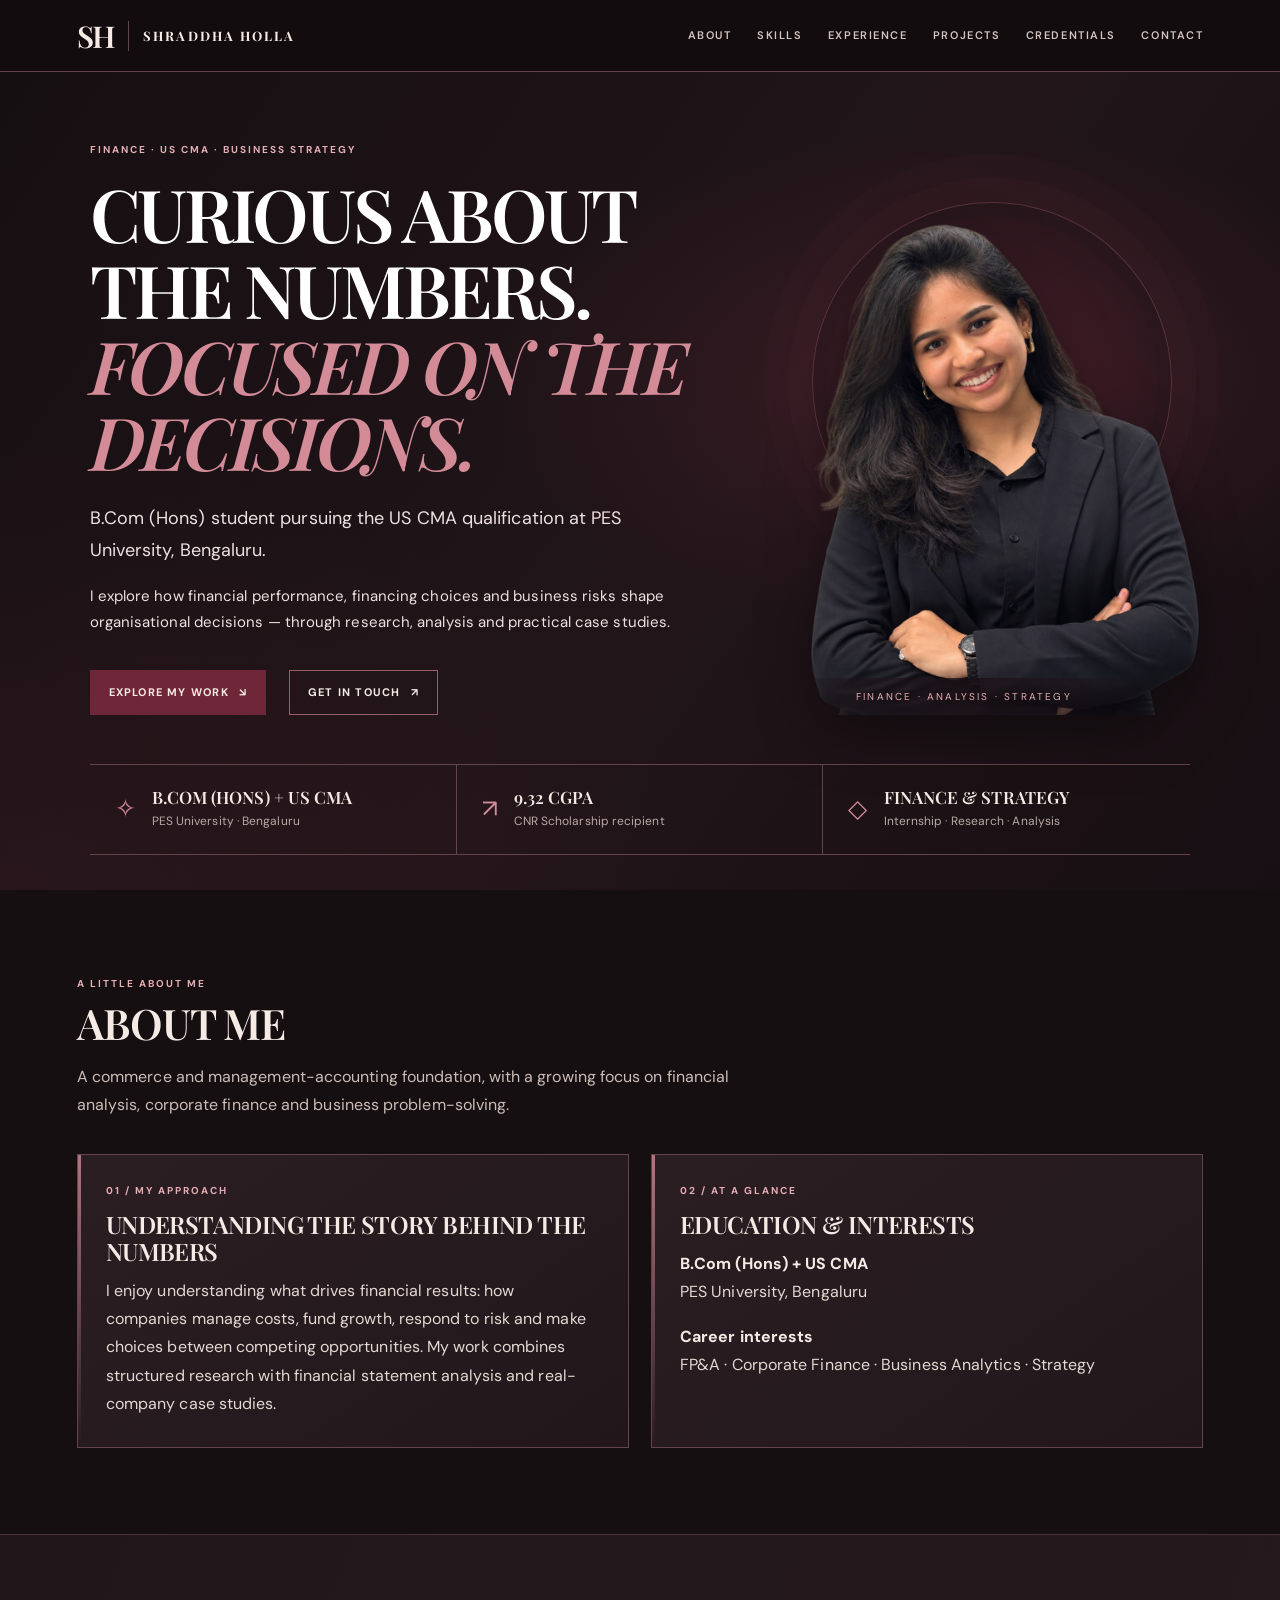
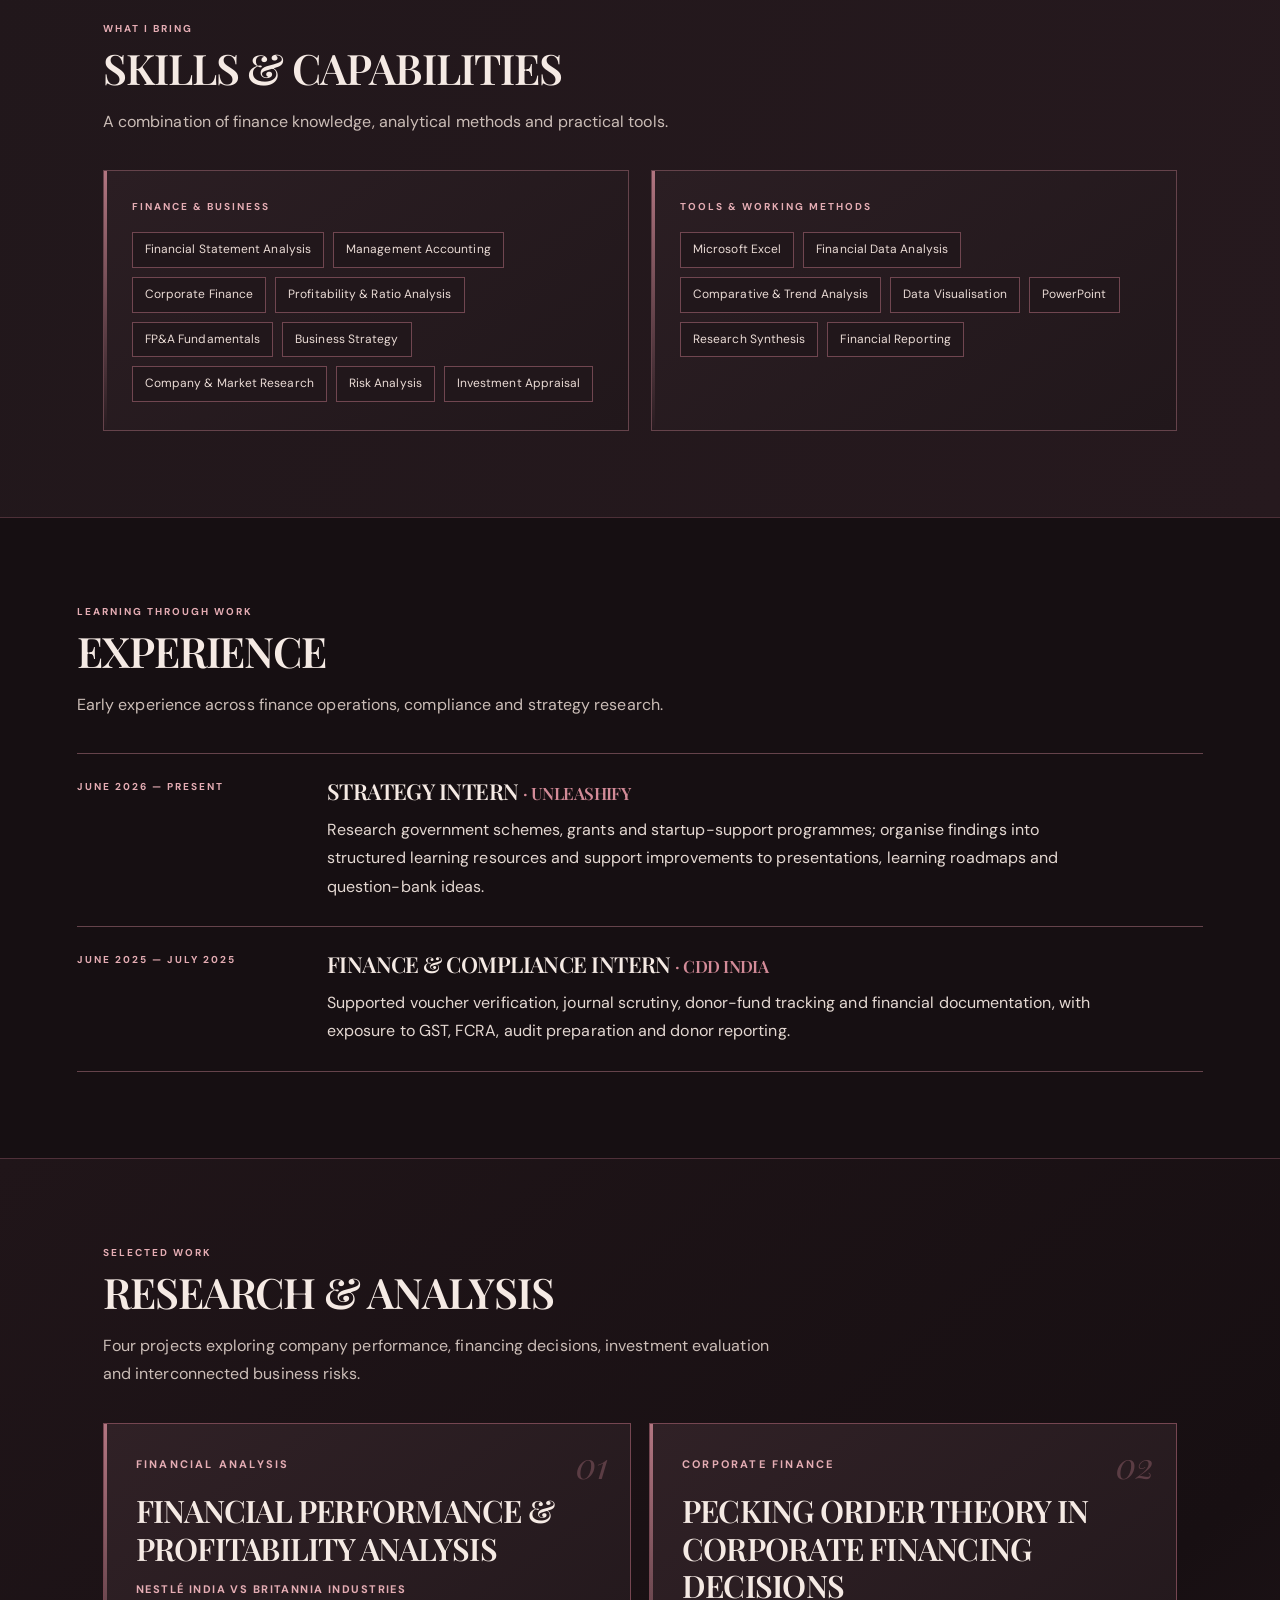
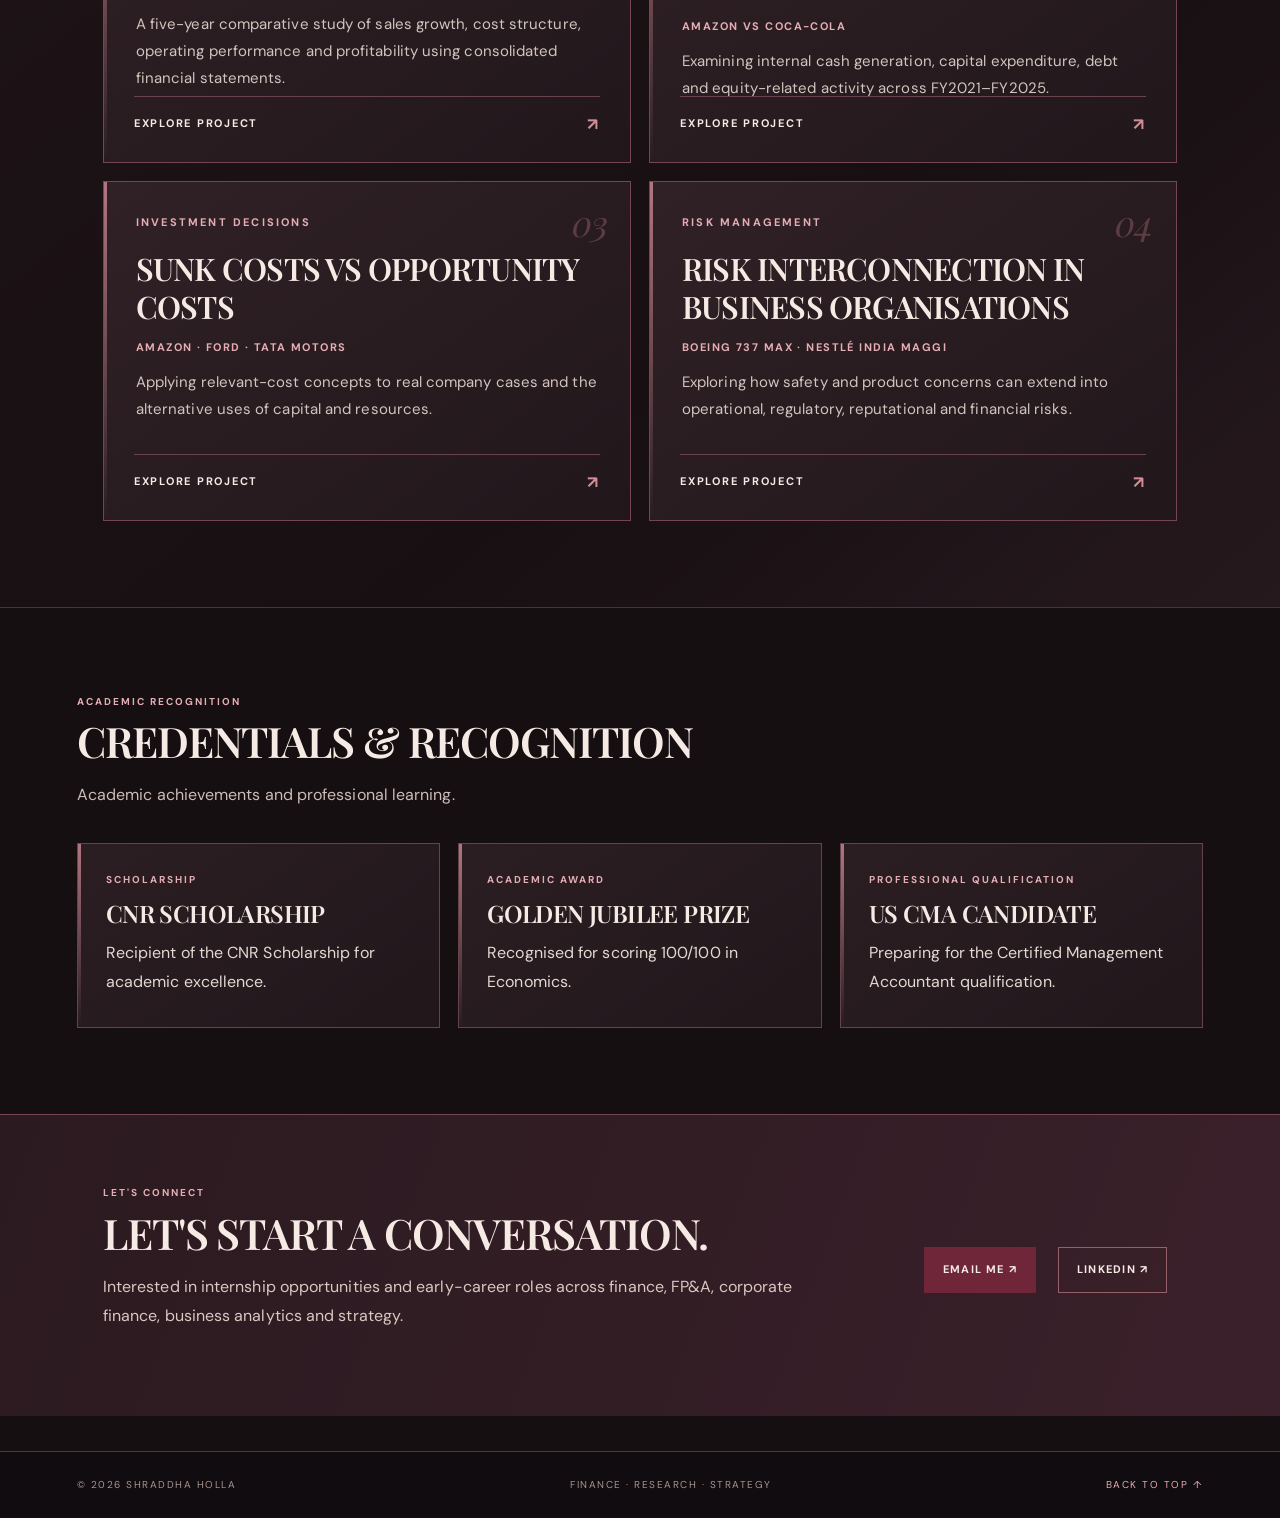
==== index.html @ bdcb8352 "Add files via upload" ====
<!doctype html>
<html lang="en">
<head>
<meta charset="utf-8"><meta name="viewport" content="width=device-width,initial-scale=1">
<meta name="description" content="Shraddha Holla — B.Com (Hons) student and US CMA candidate focused on finance, business analysis and strategy.">
<title>Shraddha Holla | Finance · Analysis · Strategy</title>
<link rel="preconnect" href="https://fonts.googleapis.com"><link rel="preconnect" href="https://fonts.gstatic.com" crossorigin>
<link href="https://fonts.googleapis.com/css2?family=DM+Sans:wght@400;500;600;700&family=Playfair+Display:ital,wght@0,500;0,600;0,700;1,500;1,600&display=swap" rel="stylesheet">
<link rel="stylesheet" href="style.css">
</head>
<body>
<header class="site-header">
 <a class="brand" href="#home"><span class="brand-mark">SH</span><span>SHRADDHA HOLLA</span></a>
 <nav class="nav" aria-label="Main navigation">
  <a href="#about">ABOUT</a><a href="#skills">SKILLS</a><a href="#experience">EXPERIENCE</a><a href="#projects">PROJECTS</a><a href="#credentials">CREDENTIALS</a><a href="#contact">CONTACT</a>
 </nav>
</header>
<main>
<section class="hero" id="home">
 <div class="hero-copy">
  <div class="eyebrow">FINANCE · US CMA · BUSINESS STRATEGY</div>
  <h1>CURIOUS ABOUT THE NUMBERS.<br><em>FOCUSED ON THE DECISIONS.</em></h1>
  <p class="hero-lead">B.Com (Hons) student pursuing the US CMA qualification at PES University, Bengaluru.</p>
  <p class="hero-description">I explore how financial performance, financing choices and business risks shape organisational decisions — through research, analysis and practical case studies.</p>
  <div class="hero-actions"><a class="btn primary" href="#projects">EXPLORE MY WORK <span>↘</span></a><a class="btn outline" href="#contact">GET IN TOUCH <span>↗</span></a></div>
 </div>
 <div class="portrait-stage">
  <div class="portrait-orbit"></div>
  <img class="portrait" src="shraddha-portrait-transparent.png" alt="Professional portrait of Shraddha Holla">
  <div class="portrait-caption">FINANCE · ANALYSIS · STRATEGY</div>
 </div>
 <div class="hero-stats">
  <div><span class="stat-icon">✧</span><div><strong>B.COM (HONS) + US CMA</strong><small>PES University · Bengaluru</small></div></div>
  <div><span class="stat-icon">↗</span><div><strong>9.32 CGPA</strong><small>CNR Scholarship recipient</small></div></div>
  <div><span class="stat-icon">◇</span><div><strong>FINANCE &amp; STRATEGY</strong><small>Internship · Research · Analysis</small></div></div>
 </div>
</section>

<section class="section wrap" id="about">
 <div class="section-heading"><div class="eyebrow">A LITTLE ABOUT ME</div><h2>ABOUT ME</h2><p>A commerce and management-accounting foundation, with a growing focus on financial analysis, corporate finance and business problem-solving.</p></div>
 <div class="two-column">
  <article class="content-card"><div class="card-kicker">01 / MY APPROACH</div><h3>UNDERSTANDING THE STORY BEHIND THE NUMBERS</h3><p>I enjoy understanding what drives financial results: how companies manage costs, fund growth, respond to risk and make choices between competing opportunities. My work combines structured research with financial statement analysis and real-company case studies.</p></article>
  <article class="content-card"><div class="card-kicker">02 / AT A GLANCE</div><h3>EDUCATION &amp; INTERESTS</h3><p><strong>B.Com (Hons) + US CMA</strong><br>PES University, Bengaluru</p><p><strong>Career interests</strong><br>FP&amp;A · Corporate Finance · Business Analytics · Strategy</p></article>
 </div>
</section>

<section class="section skills-section" id="skills">
 <div class="wrap">
  <div class="section-heading"><div class="eyebrow">WHAT I BRING</div><h2>SKILLS &amp; CAPABILITIES</h2><p>A combination of finance knowledge, analytical methods and practical tools.</p></div>
  <div class="two-column">
   <article class="content-card"><div class="card-kicker">FINANCE &amp; BUSINESS</div><div class="skill-list"><span>Financial Statement Analysis</span><span>Management Accounting</span><span>Corporate Finance</span><span>Profitability &amp; Ratio Analysis</span><span>FP&amp;A Fundamentals</span><span>Business Strategy</span><span>Company &amp; Market Research</span><span>Risk Analysis</span><span>Investment Appraisal</span></div></article>
   <article class="content-card"><div class="card-kicker">TOOLS &amp; WORKING METHODS</div><div class="skill-list"><span>Microsoft Excel</span><span>Financial Data Analysis</span><span>Comparative &amp; Trend Analysis</span><span>Data Visualisation</span><span>PowerPoint</span><span>Research Synthesis</span><span>Financial Reporting</span></div></article>
  </div>
 </div>
</section>

<section class="section wrap" id="experience">
 <div class="section-heading"><div class="eyebrow">LEARNING THROUGH WORK</div><h2>EXPERIENCE</h2><p>Early experience across finance operations, compliance and strategy research.</p></div>
 <div class="experience-list">
  <article class="experience-item"><div class="experience-date">JUNE 2026 — PRESENT</div><div><h3>STRATEGY INTERN <span>· UNLEASHIFY</span></h3><p>Research government schemes, grants and startup-support programmes; organise findings into structured learning resources and support improvements to presentations, learning roadmaps and question-bank ideas.</p></div></article>
  <article class="experience-item"><div class="experience-date">JUNE 2025 — JULY 2025</div><div><h3>FINANCE &amp; COMPLIANCE INTERN <span>· CDD INDIA</span></h3><p>Supported voucher verification, journal scrutiny, donor-fund tracking and financial documentation, with exposure to GST, FCRA, audit preparation and donor reporting.</p></div></article>
 </div>
</section>

<section class="section projects-section" id="projects">
 <div class="wrap">
  <div class="section-heading"><div class="eyebrow">SELECTED WORK</div><h2>RESEARCH &amp; ANALYSIS</h2><p>Four projects exploring company performance, financing decisions, investment evaluation and interconnected business risks.</p></div>
  <div class="project-grid">
   <article class="project-card project-one"><div class="project-number">01</div><div class="project-category">FINANCIAL ANALYSIS</div><h3>FINANCIAL PERFORMANCE &amp; PROFITABILITY ANALYSIS</h3><p class="project-companies">NESTLÉ INDIA VS BRITANNIA INDUSTRIES</p><p>A five-year comparative study of sales growth, cost structure, operating performance and profitability using consolidated financial statements.</p><a href="project-nestle.html" class="project-link">EXPLORE PROJECT <span>↗</span></a></article>
   <article class="project-card project-two"><div class="project-number">02</div><div class="project-category">CORPORATE FINANCE</div><h3>PECKING ORDER THEORY IN CORPORATE FINANCING DECISIONS</h3><p class="project-companies">AMAZON VS COCA-COLA</p><p>Examining internal cash generation, capital expenditure, debt and equity-related activity across FY2021–FY2025.</p><a href="project-pecking-order.html" class="project-link">EXPLORE PROJECT <span>↗</span></a></article>
   <article class="project-card project-three"><div class="project-number">03</div><div class="project-category">INVESTMENT DECISIONS</div><h3>SUNK COSTS VS OPPORTUNITY COSTS</h3><p class="project-companies">AMAZON · FORD · TATA MOTORS</p><p>Applying relevant-cost concepts to real company cases and the alternative uses of capital and resources.</p><a href="project-sunk-opportunity.html" class="project-link">EXPLORE PROJECT <span>↗</span></a></article>
   <article class="project-card project-four"><div class="project-number">04</div><div class="project-category">RISK MANAGEMENT</div><h3>RISK INTERCONNECTION IN BUSINESS ORGANISATIONS</h3><p class="project-companies">BOEING 737 MAX · NESTLÉ INDIA MAGGI</p><p>Exploring how safety and product concerns can extend into operational, regulatory, reputational and financial risks.</p><a href="project-risk-interconnection.html" class="project-link">EXPLORE PROJECT <span>↗</span></a></article>
  </div>
 </div>
</section>

<section class="section wrap" id="credentials">
 <div class="section-heading"><div class="eyebrow">ACADEMIC RECOGNITION</div><h2>CREDENTIALS &amp; RECOGNITION</h2><p>Academic achievements and professional learning.</p></div>
 <div class="credential-grid">
  <article class="content-card"><div class="card-kicker">SCHOLARSHIP</div><h3>CNR SCHOLARSHIP</h3><p>Recipient of the CNR Scholarship for academic excellence.</p></article>
  <article class="content-card"><div class="card-kicker">ACADEMIC AWARD</div><h3>GOLDEN JUBILEE PRIZE</h3><p>Recognised for scoring 100/100 in Economics.</p></article>
  <article class="content-card"><div class="card-kicker">PROFESSIONAL QUALIFICATION</div><h3>US CMA CANDIDATE</h3><p>Preparing for the Certified Management Accountant qualification.</p></article>
 </div>
</section>

<section class="contact-section" id="contact"><div class="wrap contact-inner"><div><div class="eyebrow">LET'S CONNECT</div><h2>LET'S START A CONVERSATION.</h2><p>Interested in internship opportunities and early-career roles across finance, FP&amp;A, corporate finance, business analytics and strategy.</p></div><div class="contact-actions"><a class="btn primary" href="mailto:shraddhaholla09@gmail.com">EMAIL ME ↗</a><a class="btn outline" href="https://www.linkedin.com/in/shraddhaholla" target="_blank" rel="noopener">LINKEDIN ↗</a></div></div></section>
</main>
<footer class="footer"><span>© 2026 SHRADDHA HOLLA</span><span>FINANCE · RESEARCH · STRATEGY</span><a href="#home">BACK TO TOP ↑</a></footer>
</body></html>
---- style.css ----
:root{--wine:#5a1d2c;--wine2:#8c2f45;--rose:#d99aa2;--cream:#f5eee5;--paper:#fffaf3;--ink:#292327;--muted:#62585a;--line:#d6c8bc;--serif:'Playfair Display',Georgia,serif;--sans:'DM Sans',Arial,sans-serif}
*{box-sizing:border-box}html{scroll-behavior:smooth;scroll-padding-top:85px}body{margin:0;background:var(--cream);color:var(--ink);font:16px/1.75 var(--sans)}a{color:inherit;text-decoration:none}a:hover{color:var(--wine2)}
header{position:sticky;top:0;z-index:10;background:#1a1115;color:#f8efec;border-bottom:1px solid #60404a;padding:15px clamp(18px,5vw,70px);display:flex;justify-content:space-between;align-items:center;gap:20px}.brand{font:28px var(--serif);letter-spacing:-1px}.nav{display:flex;gap:24px;flex-wrap:wrap;font-size:11px;letter-spacing:1.6px;text-transform:uppercase;color:#e7dadd}
.wrap{max-width:1280px;margin:auto;padding:0 26px}.hero{background:linear-gradient(115deg,#21161a,#4a1d2a);color:#f7eee9;padding:70px clamp(20px,6vw,80px);display:grid;grid-template-columns:1.2fr .8fr;align-items:center;gap:40px;min-height:430px}.eyebrow,.meta{font-size:11px;letter-spacing:2.5px;text-transform:uppercase;color:#b97986}.hero h1{font:600 clamp(42px,6vw,76px)/1.05 var(--serif);margin:15px 0;color:#fff}.hero p{max-width:690px;color:#eee0e1}.portrait{width:min(100%,330px);max-height:390px;object-fit:contain;justify-self:center;filter:drop-shadow(0 16px 22px #10090a66)}
.btn{display:inline-block;padding:11px 18px;border:1px solid #a36b77;color:#fff;font-size:11px;letter-spacing:1.3px;text-transform:uppercase;margin:8px 10px 0 0}.btn.primary{background:var(--wine2);border-color:var(--wine2)}
section{padding:48px 0}.section-head{margin-bottom:24px}.section-head h2{font:600 clamp(30px,4vw,44px) var(--serif);color:var(--wine);margin:0 0 6px;text-transform:uppercase}.section-head p{color:var(--muted);margin:0}
.cards{display:grid;grid-template-columns:repeat(2,minmax(0,1fr));gap:18px}.card{background:var(--paper);border:1px solid var(--line);padding:24px;box-shadow:0 8px 24px #4b2c2210}.card .meta{color:#87394a}.card h3{font:600 25px/1.2 var(--serif);color:var(--wine);margin:12px 0}.card p{color:#51494a;margin:0 0 14px;font-size:14px}
.page-hero{background:linear-gradient(115deg,#21161a,#4a1d2a);color:#f7eee9;padding:55px 26px;text-align:center}.page-hero h1{font:600 clamp(38px,6vw,72px)/1.08 var(--serif);margin:14px auto;max-width:1100px;color:#fff}.page-hero .subtitle{font:italic 22px var(--serif);color:#e5cfd2}
.overview{background:#2a2022;color:#f4e9e8;padding:32px clamp(20px,5vw,60px);margin:28px auto;max-width:1280px}.overview h2{font:600 30px var(--serif);color:#fff;margin:0 0 12px}.overview p{color:#e9dddd;max-width:1120px}.note{padding:15px 18px;border-left:3px solid var(--rose);background:#3a2b2e;color:#f2e6e5;font-size:14px}
.workspace{display:grid;grid-template-columns:275px minmax(0,1fr);gap:22px;align-items:start;max-width:1280px;margin:28px auto;padding:0 26px}.sidebar{position:sticky;top:90px;background:#24191d;color:#f6ece8;padding:17px 13px;border:1px solid #75414d}.sidebar h3{font:600 20px var(--serif);margin:5px 9px 12px;padding-bottom:13px;border-bottom:1px solid #60404a}.tab{display:block;width:100%;text-align:left;background:transparent;border:0;border-bottom:1px solid #443238;color:#eadfe0;padding:13px 10px;font:500 12px/1.5 var(--sans);cursor:pointer}.tab[aria-selected=true]{background:#512231;color:#fff}.tab:hover{background:#38232a}.panel{background:var(--paper);border:1px solid var(--line);min-width:0;box-shadow:0 12px 32px #34202612}.panel-head{background:linear-gradient(120deg,#f8f1e8,#e9ded1);padding:25px 30px;border-bottom:1px solid var(--line)}.panel-head h2{font:600 clamp(25px,3vw,38px)/1.15 var(--serif);color:#3d2630;margin:0}.panel-head p{color:#62585a;margin:7px 0 0;font-size:13px}.panel-body{padding:26px 30px;color:#292327}.panel-body h3{font:600 23px var(--serif);color:#542334;margin:22px 0 10px}.panel-body h3:first-child{margin-top:0}.panel-body p,.panel-body li{color:#393235;font-size:15px;line-height:1.85}.panel-body ul,.panel-body ol{padding-left:22px}.panel-body li{margin:8px 0}
.callout{background:#eee2d6;border-left:3px solid var(--wine2);padding:15px 18px;margin:18px 0;color:#493e3d;font-size:14px}.table-scroll{overflow:auto;margin:16px 0 24px;border:1px solid var(--line);background:var(--paper)}table{border-collapse:collapse;width:100%;min-width:560px;color:#30292b;font-size:13px}th{background:#e6d9cc;color:#39252b;text-align:left;padding:12px 14px;white-space:nowrap}td{padding:11px 14px;border-bottom:1px solid #ece3da}tbody tr:nth-child(even){background:#f6efe6}
.metrics{display:grid;grid-template-columns:repeat(3,1fr);gap:12px;margin:16px 0}.metric{background:#fffaf3;border:1px solid var(--line);padding:15px}.metric b{display:block;font:600 27px var(--serif);color:#7a2d40}.metric span{font-size:12px;color:#62585a}
.chart{width:100%;height:auto;background:#fffaf3;border:1px solid var(--line);margin:18px 0;padding:12px}.footer{max-width:1280px;margin:35px auto 0;padding:20px 26px;border-top:1px solid var(--line);display:flex;justify-content:space-between;color:#64585a;font-size:10px;letter-spacing:1.3px;text-transform:uppercase}
@media(max-width:850px){.hero{grid-template-columns:1fr;text-align:center}.hero p{margin:auto}.portrait{max-height:290px}.workspace{grid-template-columns:1fr}.sidebar{position:relative;top:auto;display:grid;grid-template-columns:1fr 1fr}.sidebar h3{grid-column:1/-1}.cards{grid-template-columns:1fr}}
@media(max-width:600px){header{align-items:flex-start;flex-direction:column}.nav{gap:12px;font-size:9px}.hero{padding:42px 22px}.workspace{padding:0 14px}.panel-head,.panel-body{padding:20px}.sidebar{grid-template-columns:1fr}.metrics{grid-template-columns:1fr 1fr}.footer{display:block}.footer span{display:block;margin:5px 0}}


/* FINAL DESIGN SYSTEM — classic burgundy, charcoal, ivory and dusty rose */
:root{
 --bg:#160f12;--bg-soft:#21171b;--panel:#281c21;--panel-alt:#302126;
 --wine:#6f2639;--wine2:#8f3d50;--rose:#d38b98;--rose-light:#e5adb4;
 --ivory:#f5eae4;--body:#e4d8d2;--muted:#b9a9a4;--line:#65434b;
 --serif:'Playfair Display',Georgia,serif;--sans:'DM Sans',Arial,sans-serif;
}
*{box-sizing:border-box}
html{scroll-behavior:smooth;scroll-padding-top:90px}
body{margin:0;background:var(--bg);color:var(--body);font:16px/1.78 var(--sans);letter-spacing:.005em}
a{color:inherit;text-decoration:none}
a:hover{color:var(--rose-light)}
.site-header,header{position:sticky;top:0;z-index:30;display:flex;align-items:center;justify-content:space-between;gap:24px;padding:0 clamp(22px,6vw,84px);min-height:72px;background:rgba(19,13,16,.97);border-bottom:1px solid var(--line);backdrop-filter:blur(12px)}
.brand{display:flex;align-items:center;gap:14px;color:var(--ivory);font-size:13px;font-weight:700;letter-spacing:.16em;white-space:nowrap}
.brand-mark{font:30px/1 var(--serif);font-weight:600;letter-spacing:-.06em;border-right:1px solid var(--line);padding-right:14px}
.nav{display:flex;align-items:center;justify-content:flex-end;gap:clamp(12px,2vw,30px);flex-wrap:wrap}
.nav a{font-size:11px;font-weight:600;letter-spacing:.14em;color:#d4c5c0;transition:color .2s}
.nav a:hover{color:var(--rose-light)}
h1,h2,h3,h4{font-family:var(--serif);color:var(--ivory);font-weight:600;line-height:1.12;letter-spacing:-.025em;text-transform:uppercase}
h1{font-size:clamp(40px,5vw,68px);margin:18px 0 22px}
h2{font-size:clamp(32px,3.3vw,42px);margin:0 0 16px}
h3{font-size:clamp(19px,2vw,24px);margin:0 0 12px}
p{color:var(--body);margin:0 0 16px}
strong{color:var(--ivory)}
.eyebrow,.meta,.card-kicker,.project-category,.experience-date{font-size:10px;line-height:1.5;font-weight:700;letter-spacing:.2em;color:var(--rose-light);text-transform:uppercase}
.wrap{width:min(1180px,88vw);margin:0 auto}
.section{padding:86px 0}
.section-heading{max-width:760px;margin-bottom:34px}
.section-heading h2{margin-top:9px}
.section-heading p{font-size:16px;max-width:680px;color:#cbbdb7}
.hero{position:relative;isolation:isolate;display:grid;grid-template-columns:minmax(0,1.15fr) minmax(300px,.85fr);align-items:center;gap:35px;min-height:650px;padding:70px clamp(22px,7vw,100px) 35px;background:radial-gradient(ellipse at 75% 38%,#56243270 0,transparent 35%),radial-gradient(ellipse at 0% 100%,#4a202b40 0,transparent 38%),linear-gradient(125deg,#160f12 0%,#211519 55%,#170f13 100%);overflow:hidden}
.hero:before{content:"";position:absolute;inset:0;z-index:-1;opacity:.13;background-image:radial-gradient(#f4e9e3 .6px,transparent .6px);background-size:18px 18px;mask-image:linear-gradient(90deg,black,transparent 80%)}
.hero-copy{max-width:760px;z-index:2}
.hero h1{font-size:clamp(44px,5.7vw,78px);line-height:1.04;letter-spacing:-.045em;margin:18px 0 24px}
.hero h1 em{color:var(--rose);font-style:italic}
.hero-lead{font-size:18px;color:var(--ivory);max-width:650px}
.hero-description{font-size:15px;color:#cbbdb7;max-width:650px}
.hero-actions{display:flex;gap:13px;flex-wrap:wrap;margin-top:26px}
.portrait-stage{position:relative;justify-self:center;align-self:end;width:min(100%,430px);height:475px;display:flex;align-items:flex-end;justify-content:center}
.portrait-orbit{position:absolute;width:360px;height:360px;max-width:95%;border-radius:50%;right:4%;top:10%;background:radial-gradient(circle at 50% 50%,#6f26396b,#6f263910 65%,transparent 66%);border:1px solid #b86b7b55;box-shadow:0 0 0 24px #9b4b5c0a,0 0 0 48px #9b4b5c08}
.portrait{position:relative;z-index:1;width:100%;height:100%;object-fit:contain;object-position:center bottom;filter:drop-shadow(0 18px 24px #08050788)}
.portrait-caption{position:absolute;z-index:2;bottom:8px;right:0;left:0;text-align:center;font-size:10px;letter-spacing:.22em;color:var(--rose-light);padding:10px;background:linear-gradient(90deg,transparent,#1b1116d9,transparent)}
.hero-stats{grid-column:1/-1;display:grid;grid-template-columns:repeat(3,1fr);border-top:1px solid var(--line);border-bottom:1px solid var(--line);margin-top:14px}
.hero-stats>div{display:flex;align-items:center;gap:16px;padding:21px 25px;border-right:1px solid var(--line)}
.hero-stats>div:last-child{border-right:0}
.stat-icon{font-size:25px;color:var(--rose)}
.hero-stats strong{display:block;font:600 17px var(--serif);color:var(--ivory)}
.hero-stats small{display:block;font-size:12px;color:var(--muted);margin-top:3px}
.btn{display:inline-flex;align-items:center;justify-content:center;gap:10px;padding:12px 18px;border:1px solid #96606b;color:var(--ivory);font-size:11px;font-weight:700;letter-spacing:.11em;text-transform:uppercase;transition:all .2s ease}
.btn:hover{transform:translateY(-2px);border-color:var(--rose);color:var(--ivory)}
.btn.primary{background:var(--wine);border-color:var(--wine);color:var(--ivory)}
.btn.primary:hover{background:#87384d}
.btn.outline{background:transparent}
.two-column{display:grid;grid-template-columns:repeat(2,minmax(0,1fr));gap:22px}
.content-card,.card{background:linear-gradient(145deg,#2b1e23,#21171b);border:1px solid var(--line);padding:28px;position:relative;overflow:hidden}
.content-card:before,.project-card:before{content:"";position:absolute;inset:0 auto 0 0;width:3px;background:linear-gradient(var(--rose),transparent);opacity:.8}
.content-card h3{margin-top:13px}
.content-card p:last-child{margin-bottom:0}
.skills-section{background:linear-gradient(110deg,#21171b,#26191e);border-top:1px solid #4d3038;border-bottom:1px solid #4d3038}
.skill-list{display:flex;flex-wrap:wrap;gap:9px;margin-top:18px}
.skill-list span{display:inline-flex;padding:9px 12px;border:1px solid #704650;background:#21171b;color:#eadbd5;font-size:12px;line-height:1.3}
.experience-list{border-top:1px solid var(--line)}
.experience-item{display:grid;grid-template-columns:220px 1fr;gap:30px;padding:25px 0;border-bottom:1px solid var(--line)}
.experience-item h3{font-size:22px}
.experience-item h3 span{color:var(--rose);font-size:17px}
.experience-item p{max-width:790px;margin:0}
.projects-section{background:linear-gradient(140deg,#201519,#170f12 65%,#26191e);border-top:1px solid #4f3039;border-bottom:1px solid #4f3039}
.project-grid{display:grid;grid-template-columns:repeat(2,minmax(0,1fr));gap:18px}
.project-card{min-height:300px;position:relative;overflow:hidden;padding:28px 30px 25px;background:linear-gradient(145deg,#302126,#21171b);border:1px solid #754651;transition:transform .22s,border-color .22s,box-shadow .22s}
.project-card:hover{transform:translateY(-4px);border-color:var(--rose);box-shadow:0 16px 35px #08050755}
.project-number{position:absolute;right:22px;top:16px;font:italic 36px var(--serif);color:#d38b984d}
.project-category{margin-bottom:20px}
.project-card h3{font-size:clamp(21px,2.1vw,27px);max-width:540px;margin-bottom:13px}
.project-companies{font-size:11px;letter-spacing:.13em;color:var(--rose-light);font-weight:700;margin-bottom:12px}
.project-card>p:not(.project-companies){font-size:14px;color:#d3c4be;max-width:540px}
.project-link{display:flex;justify-content:space-between;align-items:center;position:absolute;bottom:23px;left:30px;right:30px;padding-top:12px;border-top:1px solid #69434c;font-size:10px;letter-spacing:.16em;color:var(--ivory);font-weight:700}
.project-link span{color:var(--rose);font-size:17px}
.credential-grid{display:grid;grid-template-columns:repeat(3,minmax(0,1fr));gap:18px}
.credential-grid .content-card{min-height:185px}
.contact-section{padding:70px 0;background:linear-gradient(110deg,#2b1a20,#3a202a);border-top:1px solid #754651}
.contact-inner{display:flex;justify-content:space-between;align-items:center;gap:30px}
.contact-inner>div:first-child{max-width:720px}
.contact-inner h2{margin-top:10px}
.contact-inner p{color:#d8c8c2}
.contact-actions{display:flex;gap:12px;flex-wrap:wrap;flex-shrink:0}
.footer{display:flex;justify-content:space-between;gap:20px;flex-wrap:wrap;padding:24px clamp(22px,6vw,84px);background:#110c0f;border-top:1px solid #54343d;color:#a99590;font-size:10px;letter-spacing:.15em}
.footer a{color:var(--rose-light)}
/* Project pages */
.page-hero{position:relative;overflow:hidden;padding:65px max(6vw,24px) 55px;background:radial-gradient(ellipse at 88% 18%,#682b3d66,transparent 35%),linear-gradient(125deg,#160f12,#28181f 65%,#190f14);border-bottom:1px solid var(--line)}
.page-hero .eyebrow{color:var(--rose-light)}
.page-hero h1{font-size:clamp(36px,4.3vw,58px);max-width:1000px}
.page-hero .subtitle{font:italic 22px var(--serif);color:var(--rose-light);margin:0 0 12px}
.page-hero p{max-width:900px;color:#d6c7c1;font-size:15px}
.overview{margin:28px auto 0;width:min(1180px,88vw);padding:25px 30px;background:linear-gradient(110deg,#2b1e23,#21171b);border:1px solid var(--line);border-left:4px solid var(--rose)}
.overview h2{font-size:clamp(26px,2.6vw,34px)}
.overview p{margin-bottom:14px}
.note{padding:15px 18px;background:#38232b;border-left:2px solid var(--rose);color:#f0e2dc;font-size:13px}
.workspace{width:min(1180px,88vw);margin:28px auto 80px;display:grid;grid-template-columns:245px minmax(0,1fr);gap:20px;align-items:start}
.sidebar{position:sticky;top:92px;background:#21171b;border:1px solid var(--line);padding:19px}
.sidebar h3{font:700 11px var(--sans);letter-spacing:.18em;color:var(--rose-light);margin:0 0 13px}
.tab{display:block;width:100%;text-align:left;border:0;border-left:2px solid transparent;background:transparent;color:#d8c9c3;padding:11px 10px;font:500 12px/1.45 var(--sans);cursor:pointer}
.tab:hover,.tab[aria-selected="true"]{background:#38232b;border-left-color:var(--rose);color:var(--ivory)}
.panel{min-width:0;background:linear-gradient(145deg,#2a1d22,#21171b);border:1px solid var(--line);padding:clamp(22px,3vw,38px);min-height:520px}
.panel-head{border-bottom:1px solid var(--line);padding-bottom:18px;margin-bottom:22px}
.panel-head h2{font-size:clamp(26px,2.7vw,36px)}
.panel p,.panel li{color:#e0d2cc}
.panel h3,.panel h4{color:var(--ivory)}
.panel .metric,.panel .stat,.panel .finding,.panel .callout{background:#38252d!important;border:1px solid #754651!important;color:var(--ivory)!important;padding:17px}
.panel .metric strong,.panel .metric b,.panel .stat strong,.panel .stat b{color:var(--rose-light)!important}
.panel table{width:100%;border-collapse:collapse;color:#e9ddd7;font-size:13px}
.panel th{background:#4b2a35;color:#fff1eb;text-align:left;padding:12px}
.panel td{padding:11px;border-bottom:1px solid #68434c}
.panel tr:nth-child(even) td{background:#302126}
.panel .chart,.panel canvas{max-width:100%}
.panel a{color:var(--rose-light);text-decoration:underline}
.panel .note{margin:16px 0}
.workspace .panel h2,.workspace .panel h3{text-transform:uppercase}
@media(max-width:850px){
 .hero{grid-template-columns:1fr;padding-top:55px}
 .hero-copy{max-width:100%}
 .portrait-stage{grid-row:2;height:360px;width:min(100%,360px);justify-self:center}
 .hero-stats{grid-template-columns:1fr}
 .hero-stats>div{border-right:0;border-bottom:1px solid var(--line)}
 .hero-stats>div:last-child{border-bottom:0}
 .workspace{grid-template-columns:1fr}
 .sidebar{position:relative;top:auto;display:flex;gap:7px;overflow-x:auto;white-space:nowrap}
 .sidebar h3{display:none}
 .tab{width:auto;flex:0 0 auto;border-left:0;border-bottom:2px solid transparent}
 .tab[aria-selected="true"]{border-bottom-color:var(--rose)}
}
@media(max-width:650px){
 .site-header,header{align-items:flex-start;flex-direction:column;padding:14px 20px;gap:10px}
 .nav{justify-content:flex-start;gap:13px}
 .nav a{font-size:9px}
 .hero{padding:46px 22px 25px;min-height:0}
 .hero h1{font-size:clamp(37px,11vw,54px)}
 .portrait-stage{height:300px}
 .section{padding:60px 0}
 .wrap{width:90vw}
 .two-column,.project-grid,.credential-grid{grid-template-columns:1fr}
 .experience-item{grid-template-columns:1fr;gap:8px}
 .contact-inner{align-items:flex-start;flex-direction:column}
 .page-hero{padding:48px 22px 35px}
 .overview,.workspace{width:90vw}
 .overview{padding:20px}
 .workspace{margin-bottom:50px}
 .panel{padding:20px 16px;overflow-x:auto}
 .footer{padding:22px}
}


/* ACCESSIBILITY + RESEARCH PRESENTATION REFINEMENTS */
.panel{background:linear-gradient(145deg,#2a1d22,#21171b)!important;color:#f4e9e4!important}
.panel-head{background:linear-gradient(120deg,#38232b,#2a1b21)!important;border-bottom:1px solid #80505b!important}
.panel-head h2{color:#fff1eb!important;font-size:clamp(30px,3.1vw,42px)!important}
.panel-head p{color:#e0c9c7!important;font-size:14px!important}
.panel-body{background:transparent!important;color:#f2e7e2!important}
.panel-body p,.panel-body li{color:#f0e3de!important;font-size:15px!important;line-height:1.9!important}
.panel-body strong{color:#f2b7c0!important}
.panel-body h3,.panel-body h4{color:#f5eae4!important}
.panel table{background:#281c21!important;color:#fff1eb!important;border:1px solid #80505b!important}
.panel th{background:#6f3042!important;color:#fff!important;font-weight:700!important}
.panel td{background:#2b1e23!important;color:#f4e8e3!important;border-bottom:1px solid #65434b!important}
.panel tr:nth-child(even) td{background:#38252d!important;color:#fff1eb!important}
.panel .callout,.panel .note{background:#432a33!important;color:#fff0eb!important;border-left:3px solid #df9aa7!important}
.panel .metric,.panel .stat,.panel .finding{background:#38252d!important;color:#fff1eb!important;border:1px solid #80505b!important}
.panel .metric span{color:#f0dedb!important}
.panel .metric b,.panel .stat b{color:#f2aeb9!important}
.panel .data-visual{margin:28px 0 32px;padding:20px;background:#21171b;border:1px solid #80505b;overflow:hidden}
.panel .data-visual figcaption{font:700 13px/1.5 var(--sans);letter-spacing:.13em;color:#f2b7c0;margin:0 0 15px;text-transform:uppercase}
.panel .data-visual svg{display:block;width:100%;height:auto;overflow:visible}
.panel .data-visual svg .v{fill:#fff1eb;font:700 12px Arial,sans-serif}
.panel .data-visual svg .lab{fill:#f0deda;font:12px Arial,sans-serif}
.panel .data-visual svg .axis{fill:#cbb5b1;font:11px Arial,sans-serif}
.panel .visual-note{font-size:12px!important;color:#cbb5b1!important;margin:12px 0 0!important}
.panel .data-visual svg rect{filter:drop-shadow(0 3px 4px #0005)}
.portrait-stage{width:min(100%,520px)!important;height:570px!important;min-height:0}
.portrait-stage .portrait{width:100%!important;height:100%!important;max-height:none!important;object-fit:contain!important;object-position:center bottom!important;transform:scale(1.08);transform-origin:center bottom}
.portrait-caption{bottom:0!important}
.hero{min-height:720px}
.project-card{min-height:340px;padding:32px}
.project-card h3{font-size:clamp(24px,2.5vw,31px)!important;line-height:1.2}
.project-card>p:not(.project-companies){font-size:15px;line-height:1.8}
.project-category{font-size:11px}
.project-link{font-size:11px}
@media(max-width:850px){.portrait-stage{height:460px!important;width:min(100%,440px)!important}.hero{min-height:0}}
@media(max-width:600px){.portrait-stage{height:380px!important;width:min(100%,360px)!important}.panel .data-visual{padding:12px}.panel .data-visual svg .lab{font-size:10px}}
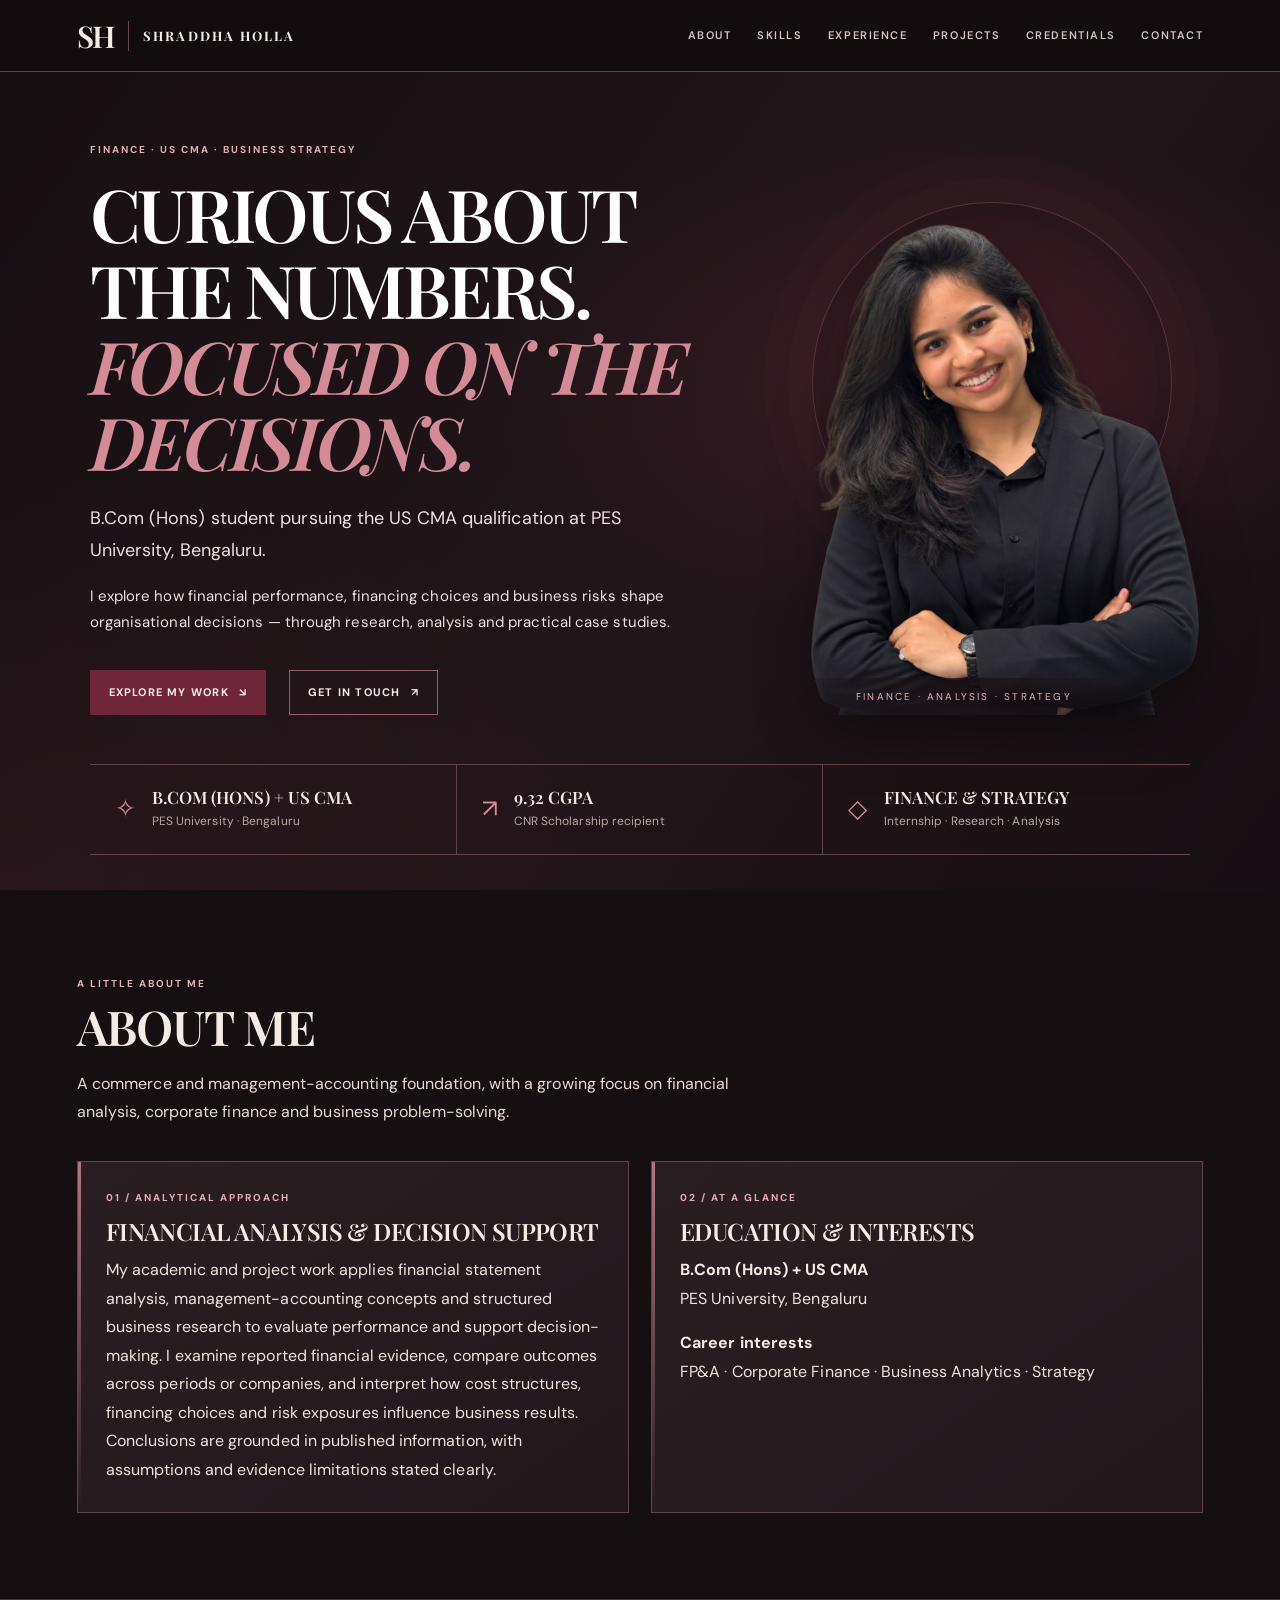
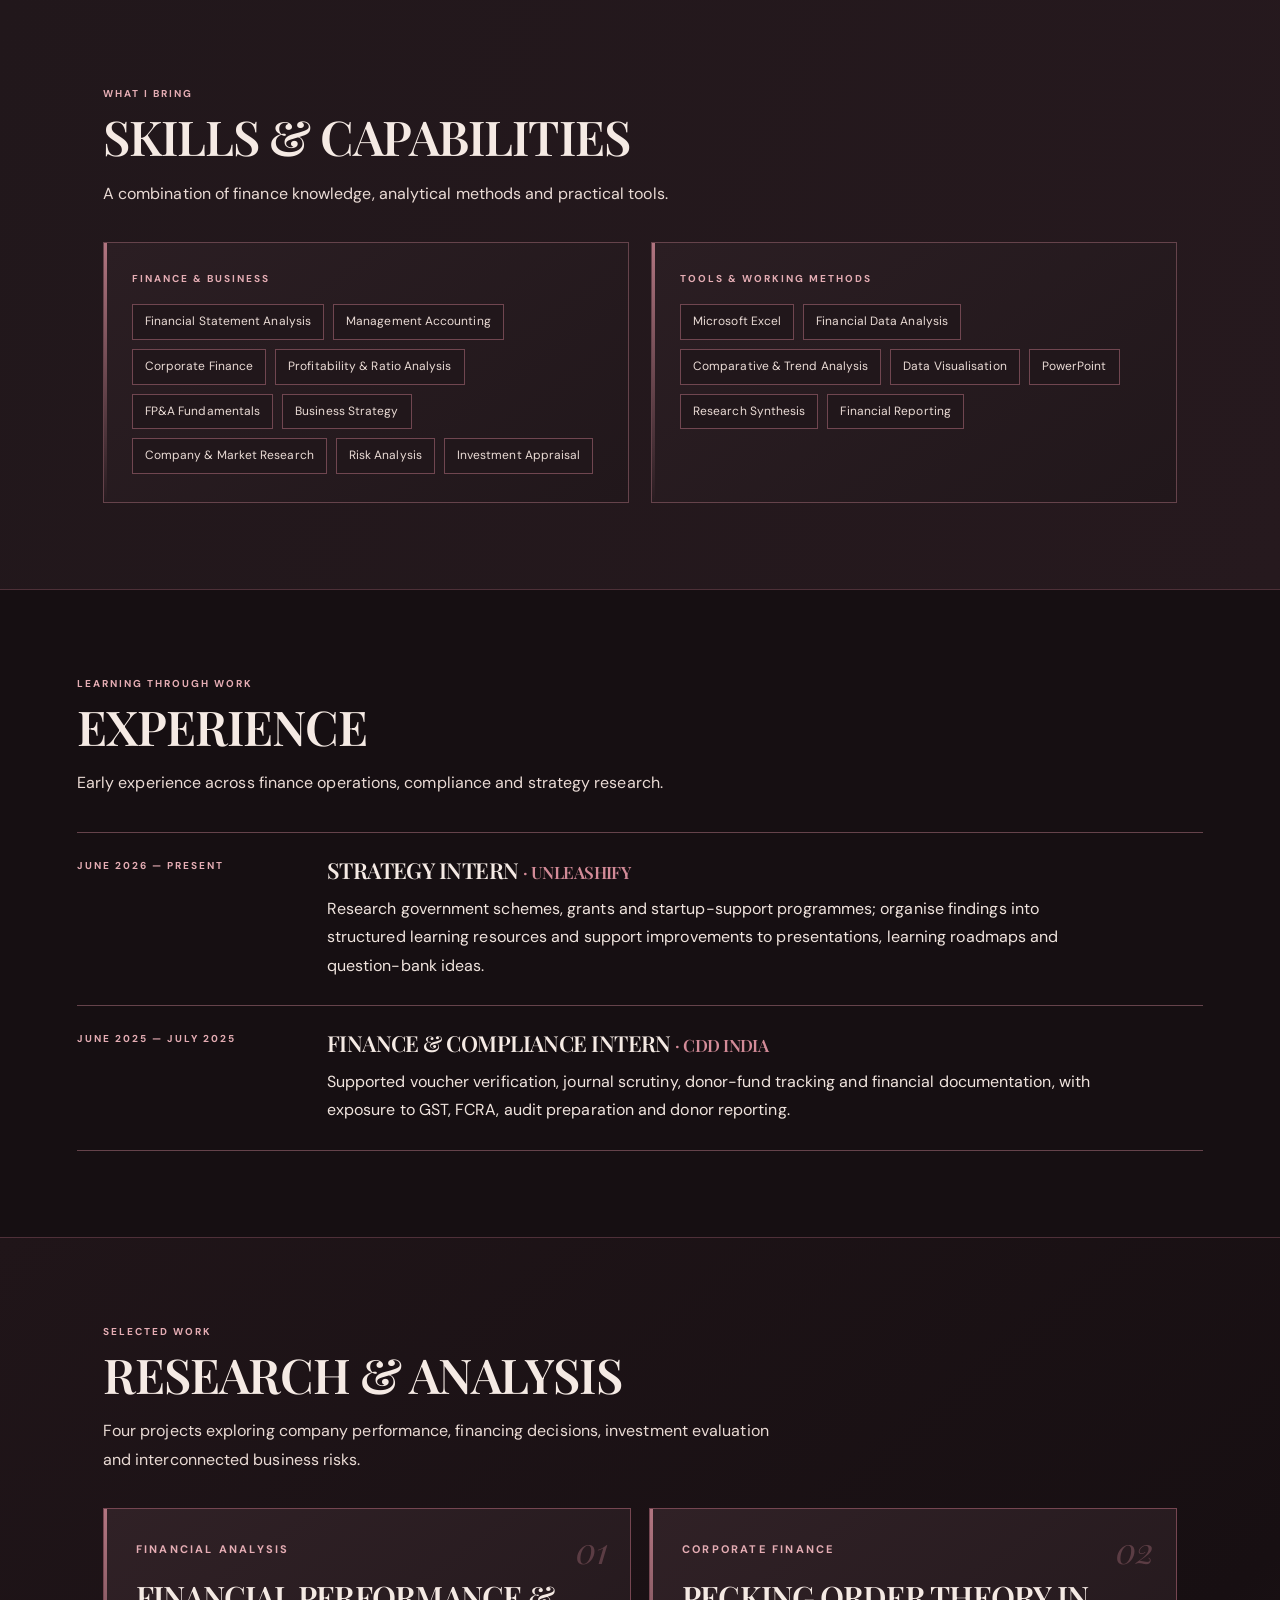
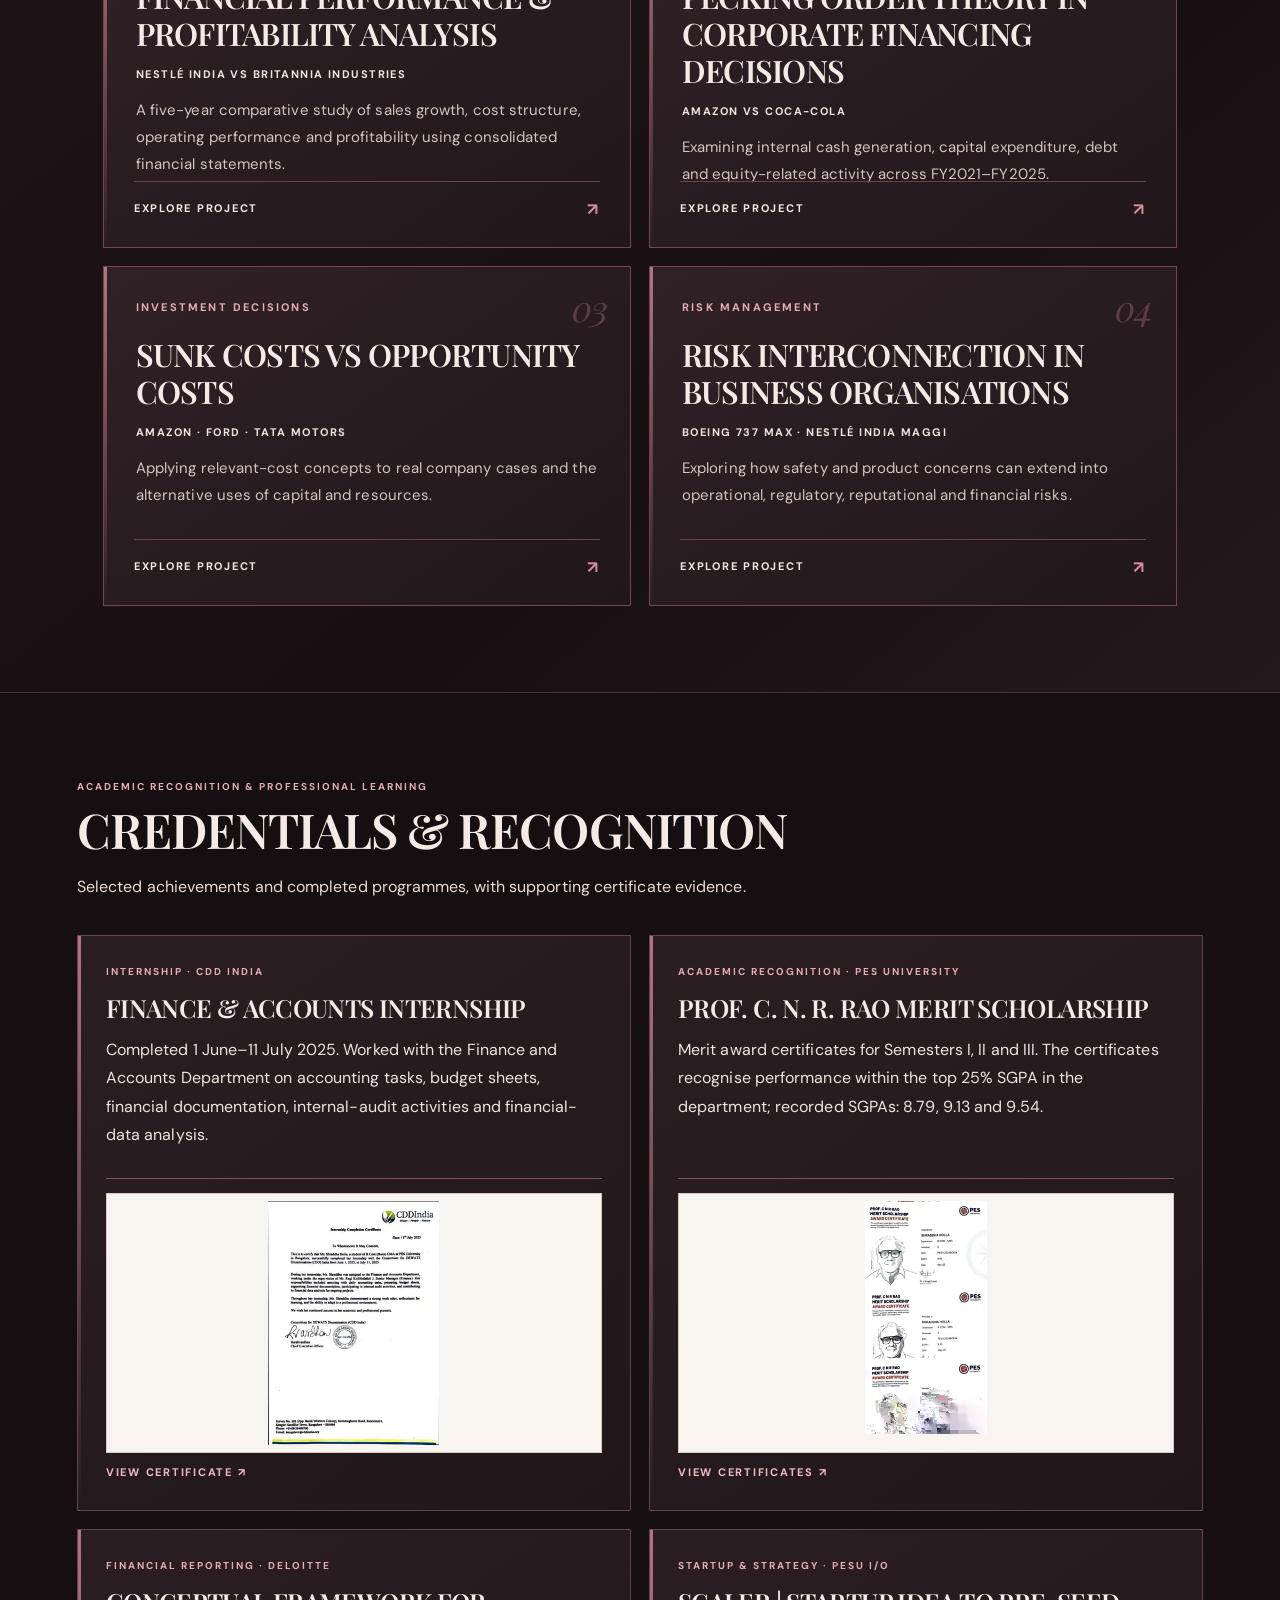
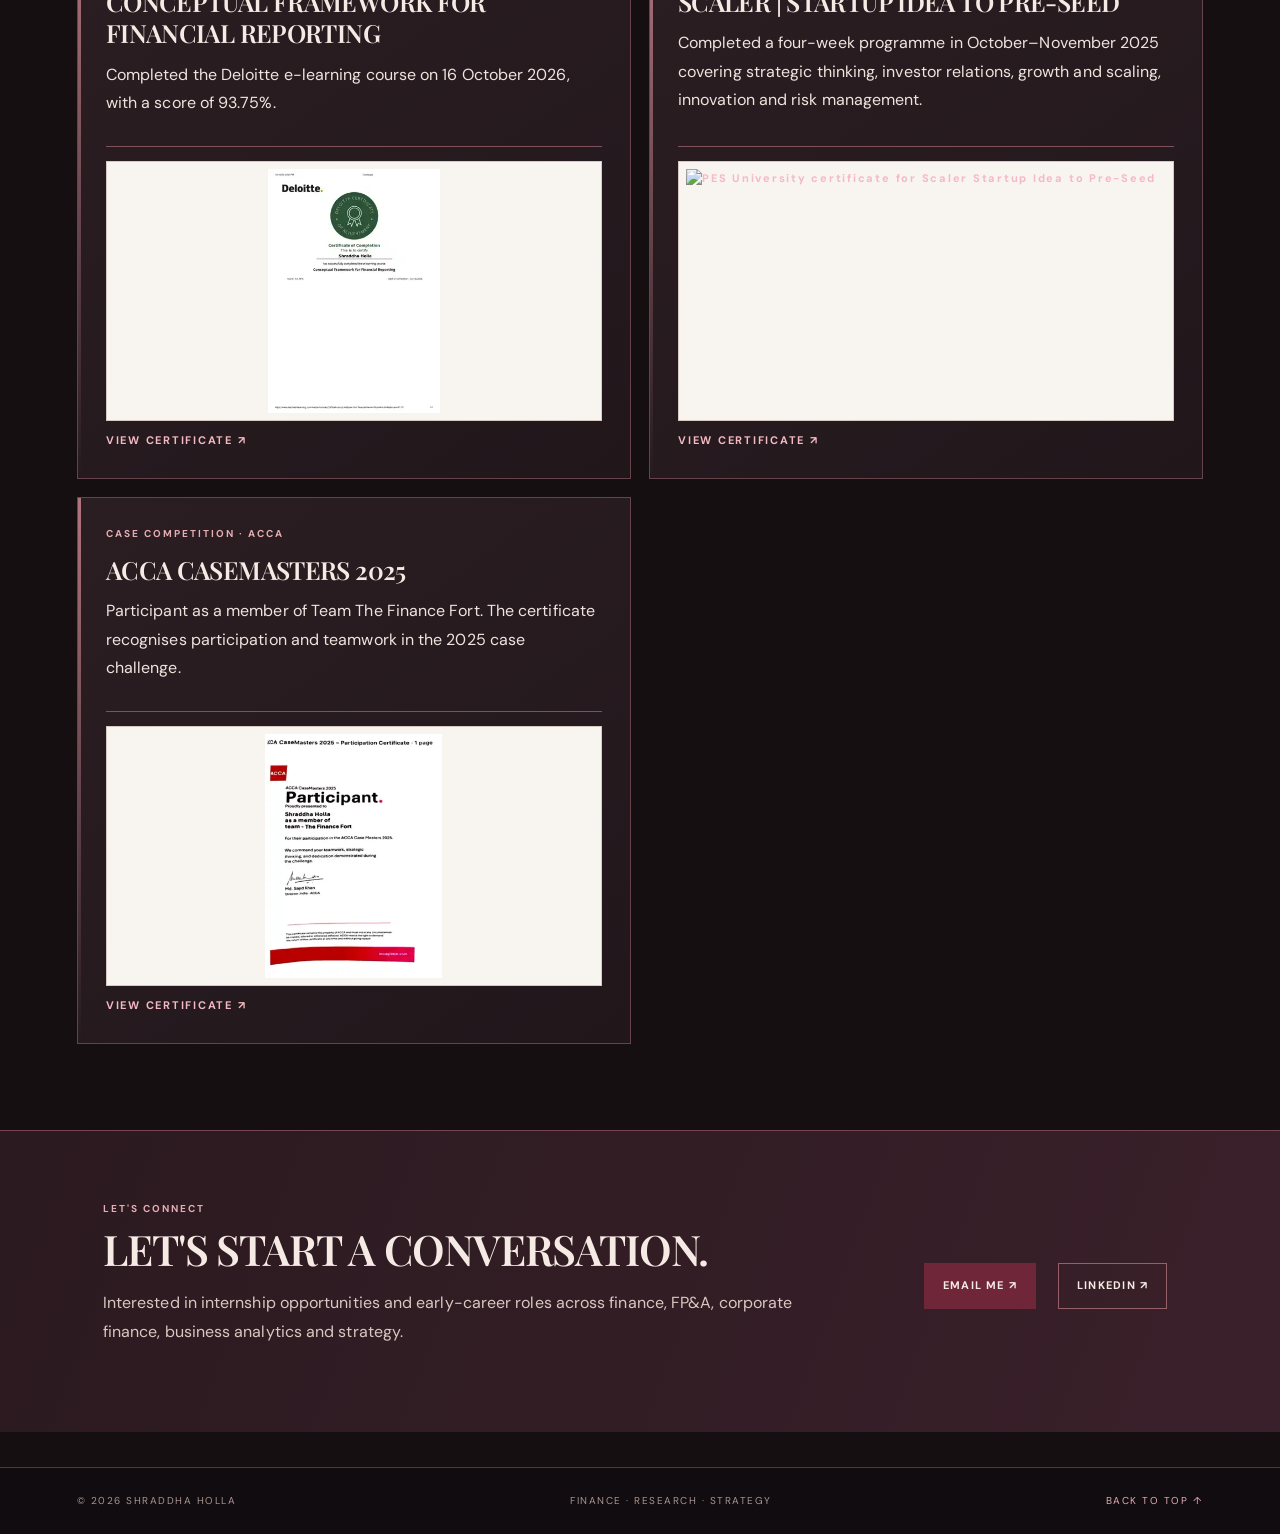
==== commit 97c48738: "Improve portfolio readability, project visuals and certificate proof" ====
--- a/index.html
+++ b/index.html
@@ -39,7 +39,7 @@
 <section class="section wrap" id="about">
  <div class="section-heading"><div class="eyebrow">A LITTLE ABOUT ME</div><h2>ABOUT ME</h2><p>A commerce and management-accounting foundation, with a growing focus on financial analysis, corporate finance and business problem-solving.</p></div>
  <div class="two-column">
-  <article class="content-card"><div class="card-kicker">01 / MY APPROACH</div><h3>UNDERSTANDING THE STORY BEHIND THE NUMBERS</h3><p>I enjoy understanding what drives financial results: how companies manage costs, fund growth, respond to risk and make choices between competing opportunities. My work combines structured research with financial statement analysis and real-company case studies.</p></article>
+  <article class="content-card"><div class="card-kicker">01 / ANALYTICAL APPROACH</div><h3>FINANCIAL ANALYSIS &amp; DECISION SUPPORT</h3><p>My academic and project work applies financial statement analysis, management-accounting concepts and structured business research to evaluate performance and support decision-making. I examine reported financial evidence, compare outcomes across periods or companies, and interpret how cost structures, financing choices and risk exposures influence business results. Conclusions are grounded in published information, with assumptions and evidence limitations stated clearly.</p></article>
   <article class="content-card"><div class="card-kicker">02 / AT A GLANCE</div><h3>EDUCATION &amp; INTERESTS</h3><p><strong>B.Com (Hons) + US CMA</strong><br>PES University, Bengaluru</p><p><strong>Career interests</strong><br>FP&amp;A · Corporate Finance · Business Analytics · Strategy</p></article>
  </div>
 </section>
@@ -75,11 +75,13 @@
 </section>
 
 <section class="section wrap" id="credentials">
- <div class="section-heading"><div class="eyebrow">ACADEMIC RECOGNITION</div><h2>CREDENTIALS &amp; RECOGNITION</h2><p>Academic achievements and professional learning.</p></div>
- <div class="credential-grid">
-  <article class="content-card"><div class="card-kicker">SCHOLARSHIP</div><h3>CNR SCHOLARSHIP</h3><p>Recipient of the CNR Scholarship for academic excellence.</p></article>
-  <article class="content-card"><div class="card-kicker">ACADEMIC AWARD</div><h3>GOLDEN JUBILEE PRIZE</h3><p>Recognised for scoring 100/100 in Economics.</p></article>
-  <article class="content-card"><div class="card-kicker">PROFESSIONAL QUALIFICATION</div><h3>US CMA CANDIDATE</h3><p>Preparing for the Certified Management Accountant qualification.</p></article>
+ <div class="section-heading"><div class="eyebrow">ACADEMIC RECOGNITION &amp; PROFESSIONAL LEARNING</div><h2>CREDENTIALS &amp; RECOGNITION</h2><p>Selected achievements and completed programmes, with supporting certificate evidence.</p></div>
+ <div class="credential-grid proof-grid">
+  <article class="content-card credential-proof"><div class="card-kicker">INTERNSHIP · CDD INDIA</div><h3>FINANCE &amp; ACCOUNTS INTERNSHIP</h3><p>Completed 1 June–11 July 2025. Worked with the Finance and Accounts Department on accounting tasks, budget sheets, financial documentation, internal-audit activities and financial-data analysis.</p><a class="proof-link" href="assets/certificate-cdd.webp" target="_blank" rel="noopener"><img src="assets/certificate-cdd.webp" alt="CDD India internship completion certificate"><span>VIEW CERTIFICATE ↗</span></a></article>
+  <article class="content-card credential-proof"><div class="card-kicker">ACADEMIC RECOGNITION · PES UNIVERSITY</div><h3>PROF. C. N. R. RAO MERIT SCHOLARSHIP</h3><p>Merit award certificates for Semesters I, II and III. The certificates recognise performance within the top 25% SGPA in the department; recorded SGPAs: 8.79, 9.13 and 9.54.</p><a class="proof-link" href="assets/certificate-cnr-scholarships.webp" target="_blank" rel="noopener"><img src="assets/certificate-cnr-scholarships.webp" alt="Three CNR Rao Merit Scholarship award certificates"><span>VIEW CERTIFICATES ↗</span></a></article>
+  <article class="content-card credential-proof"><div class="card-kicker">FINANCIAL REPORTING · DELOITTE</div><h3>CONCEPTUAL FRAMEWORK FOR FINANCIAL REPORTING</h3><p>Completed the Deloitte e-learning course on 16 October 2026, with a score of 93.75%.</p><a class="proof-link" href="assets/certificate-deloitte-cffr.webp" target="_blank" rel="noopener"><img src="assets/certificate-deloitte-cffr.webp" alt="Deloitte certificate of completion for Conceptual Framework for Financial Reporting"><span>VIEW CERTIFICATE ↗</span></a></article>
+  <article class="content-card credential-proof"><div class="card-kicker">STARTUP &amp; STRATEGY · PESU I/O</div><h3>SCALER | STARTUP IDEA TO PRE-SEED</h3><p>Completed a four-week programme in October–November 2025 covering strategic thinking, investor relations, growth and scaling, innovation and risk management.</p><a class="proof-link" href="assets/certificate-scaler.webp" target="_blank" rel="noopener"><img src="assets/certificate-scaler.webp" alt="PES University certificate for Scaler Startup Idea to Pre-Seed"><span>VIEW CERTIFICATE ↗</span></a></article>
+  <article class="content-card credential-proof"><div class="card-kicker">CASE COMPETITION · ACCA</div><h3>ACCA CASEMASTERS 2025</h3><p>Participant as a member of Team The Finance Fort. The certificate recognises participation and teamwork in the 2025 case challenge.</p><a class="proof-link" href="assets/certificate-acca-casemasters.webp" target="_blank" rel="noopener"><img src="assets/certificate-acca-casemasters.webp" alt="ACCA CaseMasters 2025 participation certificate"><span>VIEW CERTIFICATE ↗</span></a></article>
  </div>
 </section>
 
--- a/style.css
+++ b/style.css
@@ -203,3 +203,26 @@
 .project-link{font-size:11px}
 @media(max-width:850px){.portrait-stage{height:460px!important;width:min(100%,440px)!important}.hero{min-height:0}}
 @media(max-width:600px){.portrait-stage{height:380px!important;width:min(100%,360px)!important}.panel .data-visual{padding:12px}.panel .data-visual svg .lab{font-size:10px}}
+
+/* FINAL ACCESSIBILITY AND PROOF-OF-WORK PASS */
+body{color:#f0e5df}
+.section-heading h2,.panel-head h2{font-size:clamp(34px,3.8vw,48px)!important;letter-spacing:-.02em}
+.section-heading p,.panel-head p{color:#eadbd5!important}
+.content-card p,.experience-item p,.project-card p{color:#f0e4de}
+.credential-grid.proof-grid{grid-template-columns:repeat(2,minmax(0,1fr));align-items:stretch}
+.credential-proof{display:flex;flex-direction:column;min-width:0}
+.credential-proof h3{font-size:clamp(20px,2vw,25px);line-height:1.25}
+.credential-proof p{flex:1}
+.proof-link{display:flex;flex-direction:column;gap:10px;margin-top:12px;border-top:1px solid #80505b;padding-top:14px;color:#f4b9c3!important;text-decoration:none!important;font-size:11px;font-weight:700;letter-spacing:.16em}
+.proof-link img{display:block;width:100%;height:260px;object-fit:contain;background:#f8f5f0;border:1px solid #d8c9c0;padding:7px}
+.proof-link span{display:inline-block}
+.proof-link:hover span{text-decoration:underline}
+.panel .data-visual{display:block!important;visibility:visible!important;opacity:1!important;width:100%;min-height:260px;margin:28px 0 34px;padding:18px;background:#1d1418!important;border:1px solid #a35c6d!important;overflow:visible!important}
+.panel .data-visual figcaption{display:block!important;color:#f4bac4!important;font-size:13px!important;margin:0 0 16px!important}
+.panel .data-visual svg{display:block!important;visibility:visible!important;opacity:1!important;width:100%!important;height:auto!important;min-height:220px;max-width:100%;overflow:visible!important}
+.panel .data-visual svg text{paint-order:stroke;stroke:none}
+.panel .data-visual svg .v{fill:#fff4ee!important;font-size:13px!important}
+.panel .data-visual svg .lab{fill:#f3e4df!important;font-size:12px!important}
+.panel .data-visual svg .axis{fill:#e0c9c5!important;font-size:11px!important}
+.panel .visual-note{color:#e7d4cf!important}
+@media(max-width:760px){.credential-grid.proof-grid{grid-template-columns:1fr}.proof-link img{height:230px}.panel .data-visual{padding:12px}.panel .data-visual svg{min-height:190px}}
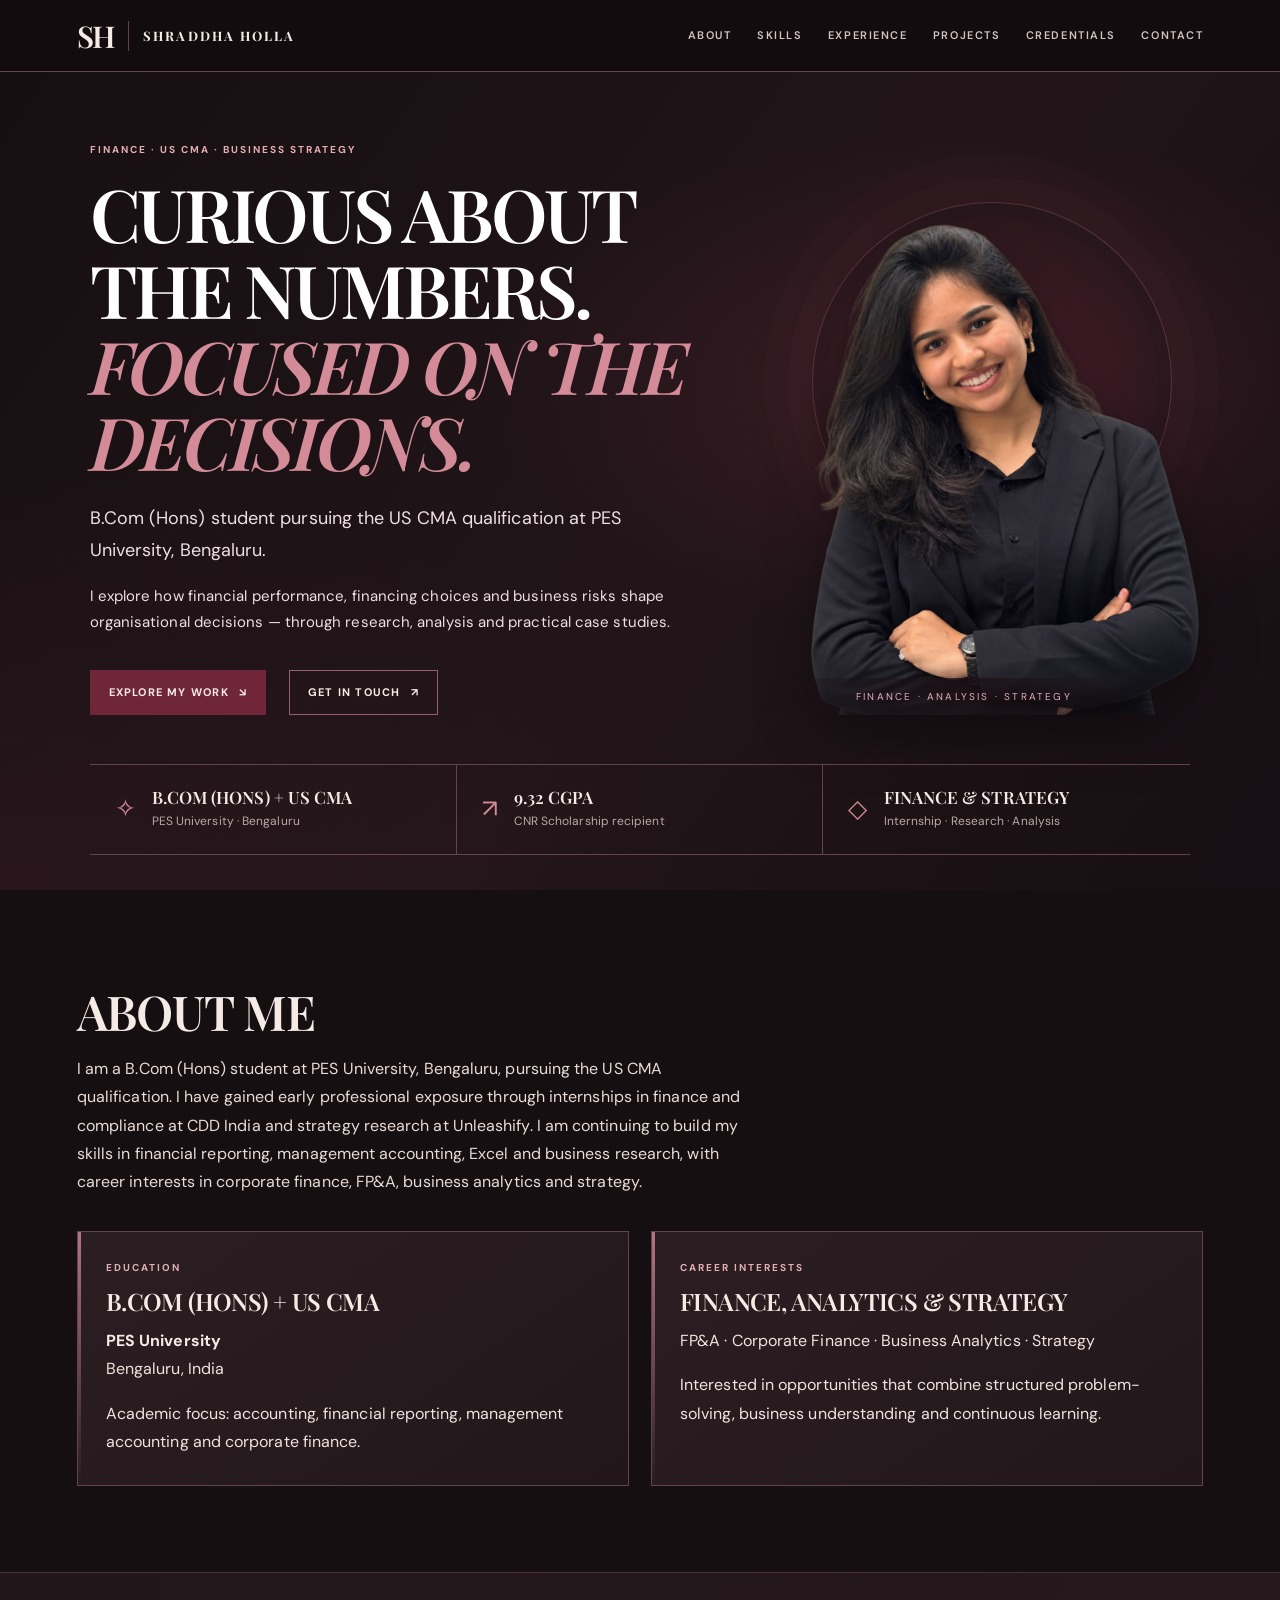
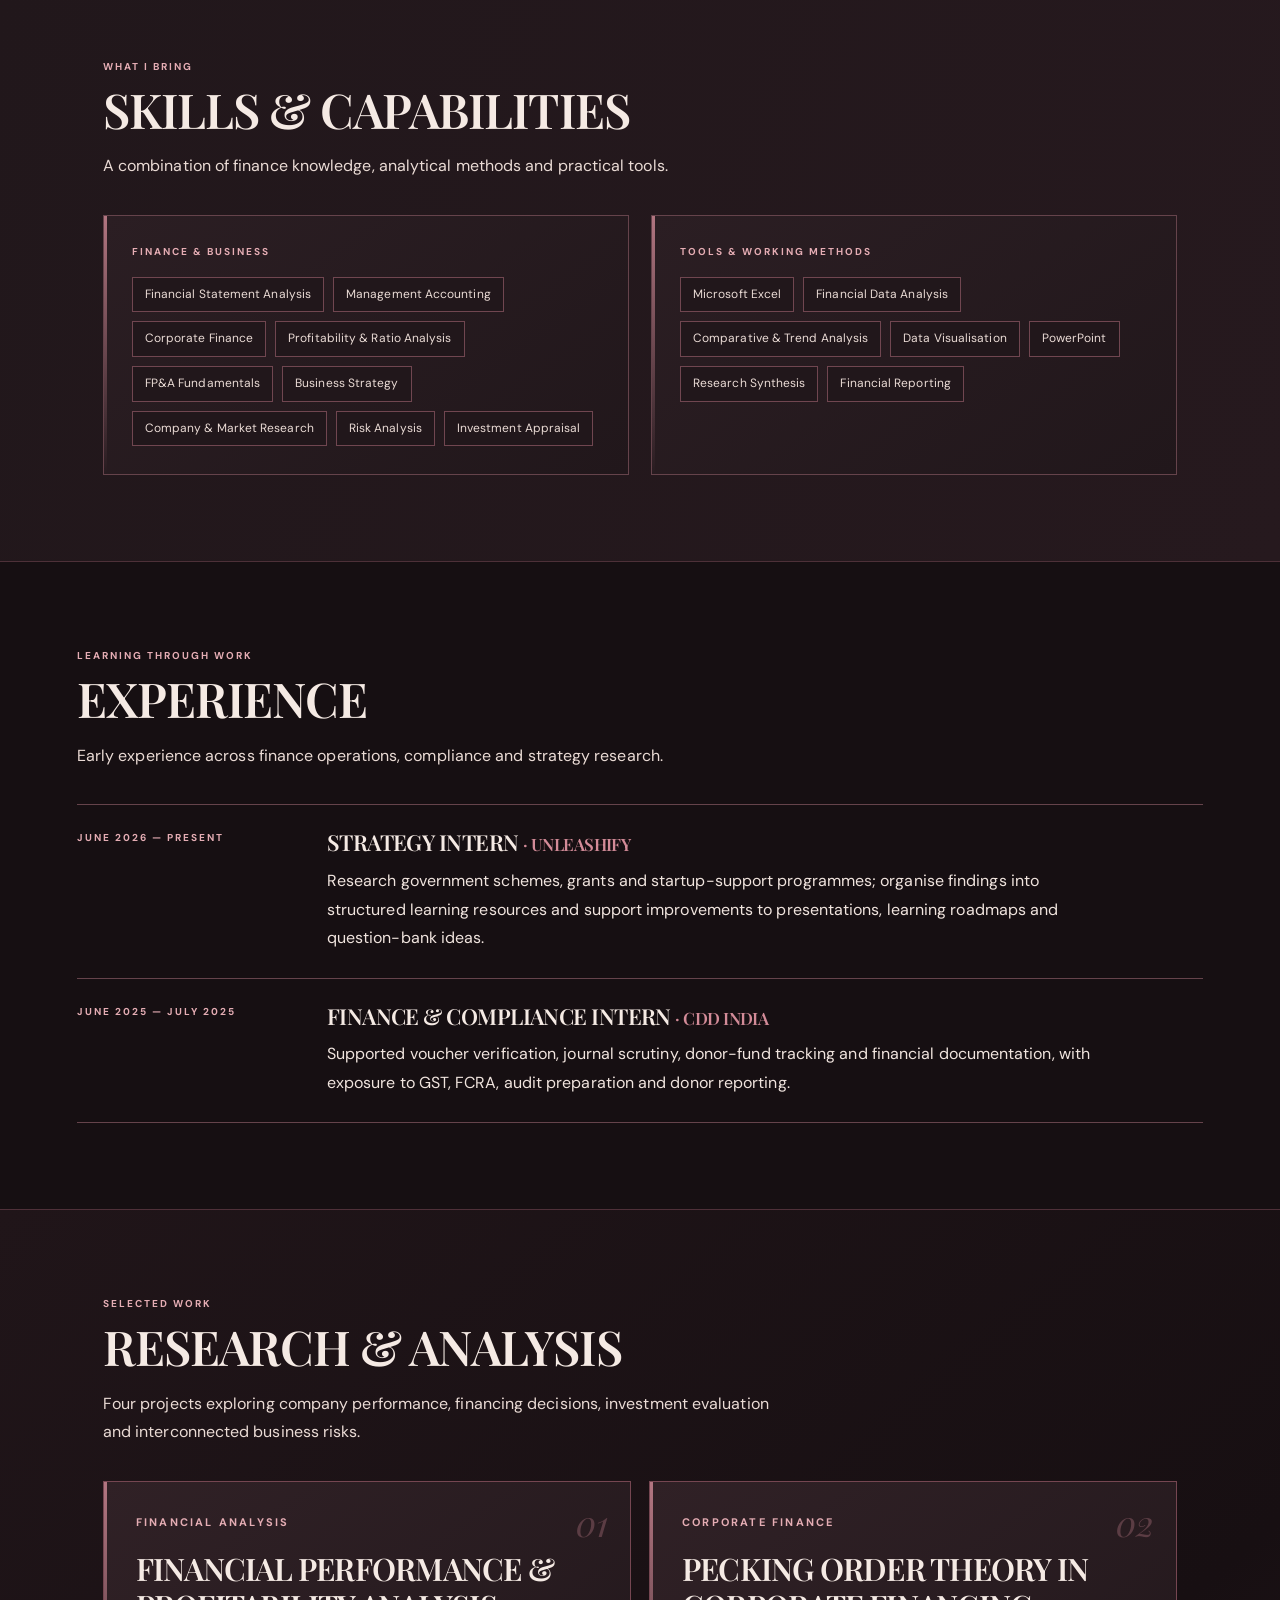
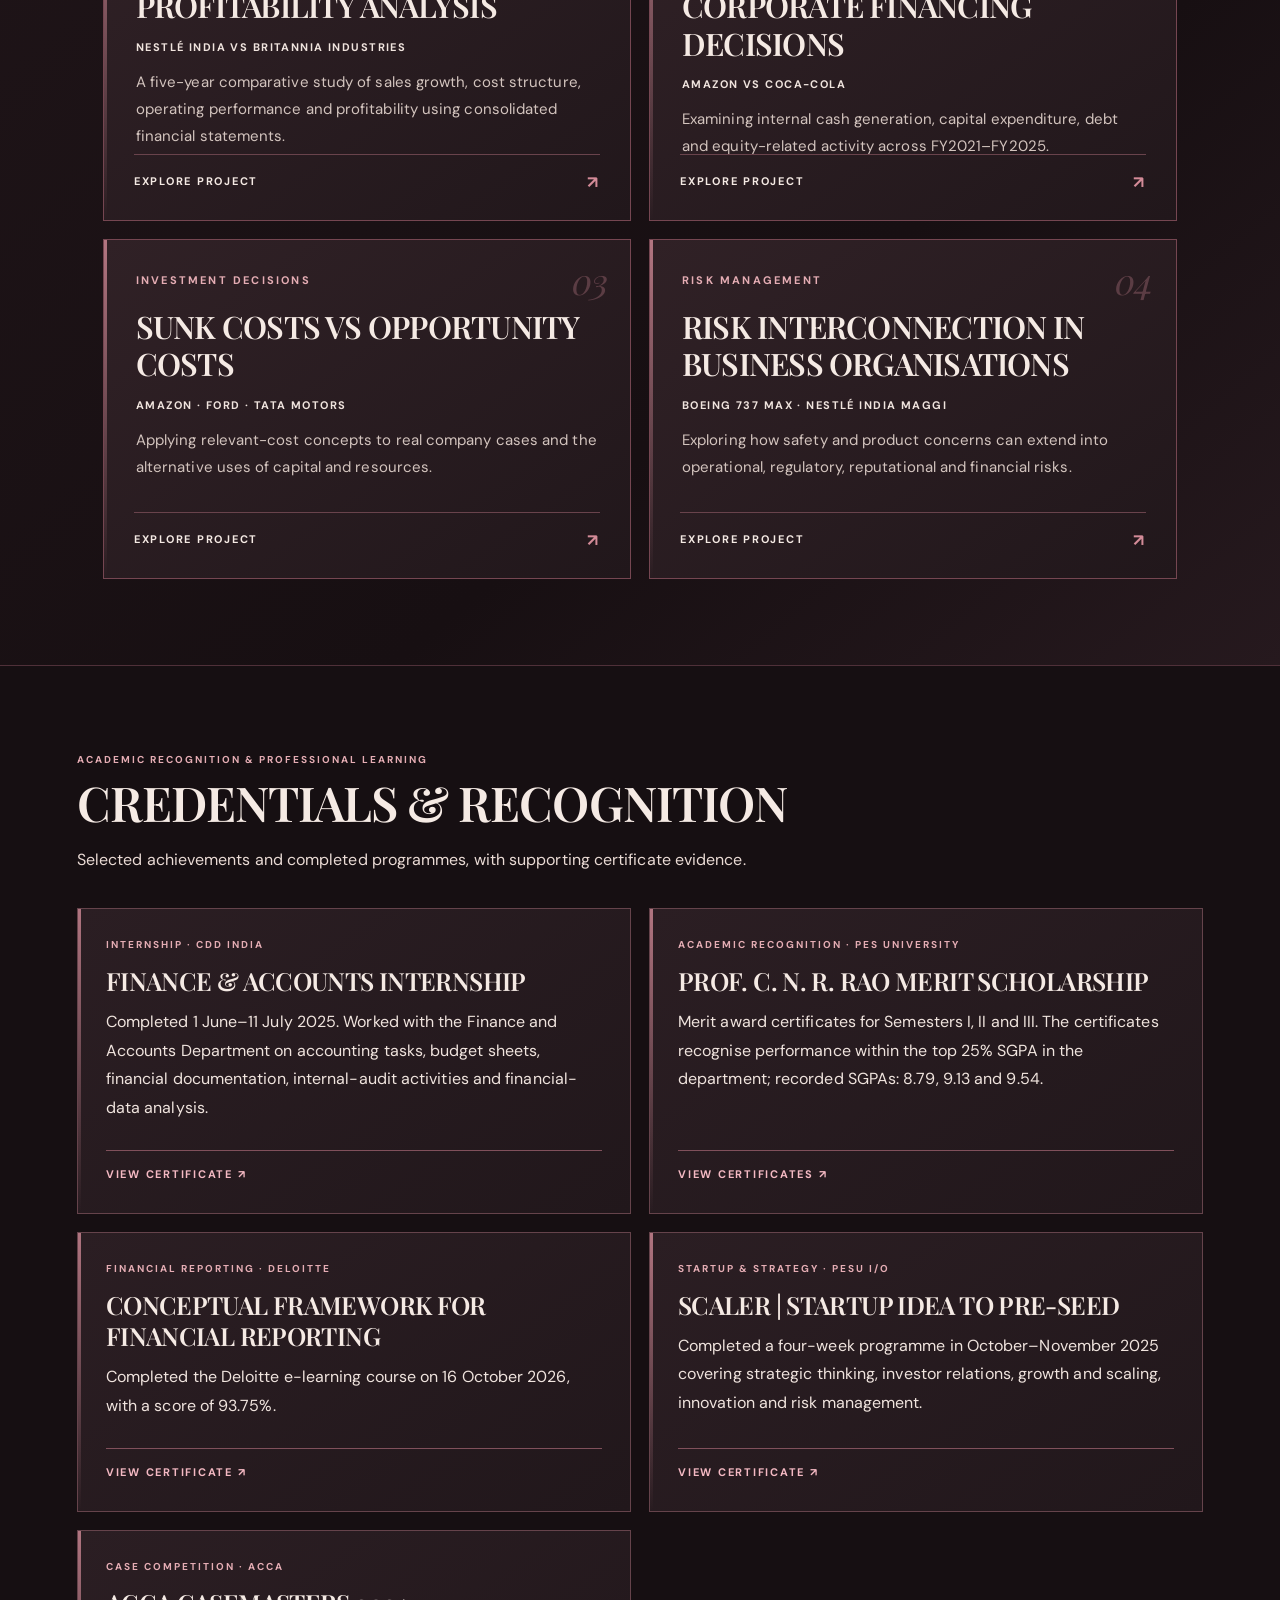
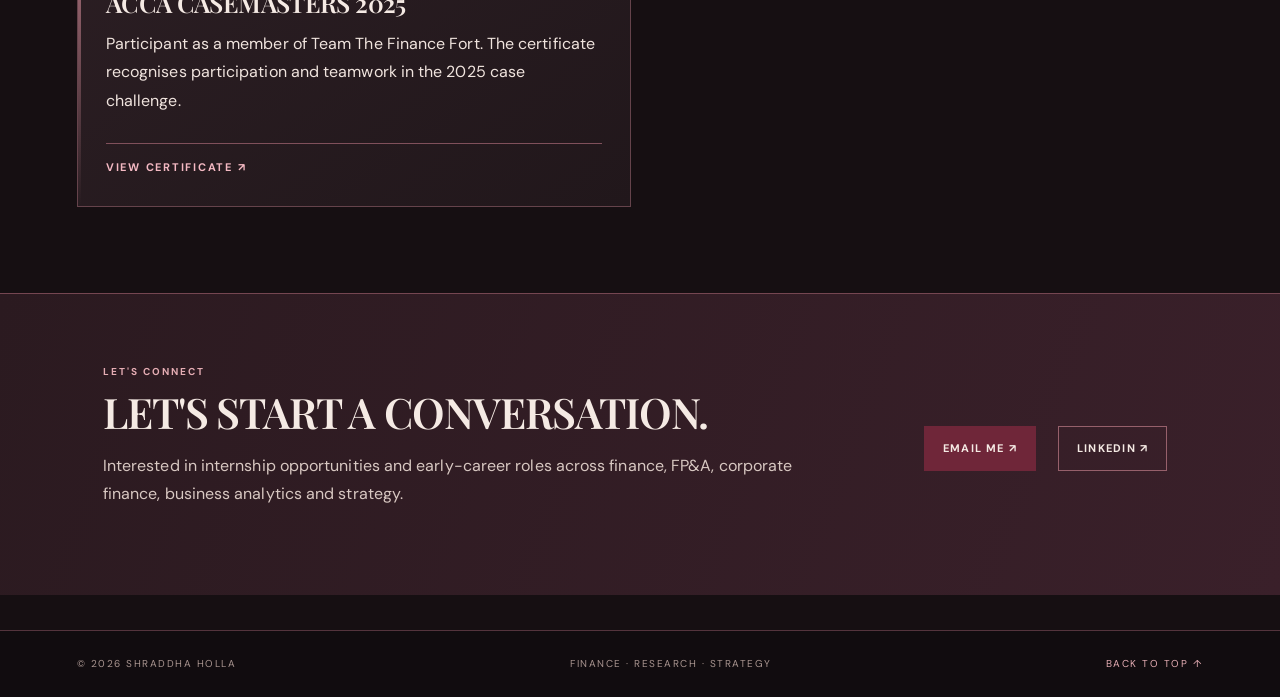
==== commit 0d82afc4: "Refine About section and make certificate evidence click-to-open" ====
--- a/index.html
+++ b/index.html
@@ -37,10 +37,10 @@
 </section>
 
 <section class="section wrap" id="about">
- <div class="section-heading"><div class="eyebrow">A LITTLE ABOUT ME</div><h2>ABOUT ME</h2><p>A commerce and management-accounting foundation, with a growing focus on financial analysis, corporate finance and business problem-solving.</p></div>
+ <div class="section-heading"><h2>ABOUT ME</h2><p>I am a B.Com (Hons) student at PES University, Bengaluru, pursuing the US CMA qualification. I have gained early professional exposure through internships in finance and compliance at CDD India and strategy research at Unleashify. I am continuing to build my skills in financial reporting, management accounting, Excel and business research, with career interests in corporate finance, FP&amp;A, business analytics and strategy.</p></div>
  <div class="two-column">
-  <article class="content-card"><div class="card-kicker">01 / ANALYTICAL APPROACH</div><h3>FINANCIAL ANALYSIS &amp; DECISION SUPPORT</h3><p>My academic and project work applies financial statement analysis, management-accounting concepts and structured business research to evaluate performance and support decision-making. I examine reported financial evidence, compare outcomes across periods or companies, and interpret how cost structures, financing choices and risk exposures influence business results. Conclusions are grounded in published information, with assumptions and evidence limitations stated clearly.</p></article>
-  <article class="content-card"><div class="card-kicker">02 / AT A GLANCE</div><h3>EDUCATION &amp; INTERESTS</h3><p><strong>B.Com (Hons) + US CMA</strong><br>PES University, Bengaluru</p><p><strong>Career interests</strong><br>FP&amp;A · Corporate Finance · Business Analytics · Strategy</p></article>
+  <article class="content-card"><div class="card-kicker">EDUCATION</div><h3>B.COM (HONS) + US CMA</h3><p><strong>PES University</strong><br>Bengaluru, India</p><p>Academic focus: accounting, financial reporting, management accounting and corporate finance.</p></article>
+  <article class="content-card"><div class="card-kicker">CAREER INTERESTS</div><h3>FINANCE, ANALYTICS &amp; STRATEGY</h3><p>FP&amp;A · Corporate Finance · Business Analytics · Strategy</p><p>Interested in opportunities that combine structured problem-solving, business understanding and continuous learning.</p></article>
  </div>
 </section>
 
@@ -77,11 +77,11 @@
 <section class="section wrap" id="credentials">
  <div class="section-heading"><div class="eyebrow">ACADEMIC RECOGNITION &amp; PROFESSIONAL LEARNING</div><h2>CREDENTIALS &amp; RECOGNITION</h2><p>Selected achievements and completed programmes, with supporting certificate evidence.</p></div>
  <div class="credential-grid proof-grid">
-  <article class="content-card credential-proof"><div class="card-kicker">INTERNSHIP · CDD INDIA</div><h3>FINANCE &amp; ACCOUNTS INTERNSHIP</h3><p>Completed 1 June–11 July 2025. Worked with the Finance and Accounts Department on accounting tasks, budget sheets, financial documentation, internal-audit activities and financial-data analysis.</p><a class="proof-link" href="assets/certificate-cdd.webp" target="_blank" rel="noopener"><img src="assets/certificate-cdd.webp" alt="CDD India internship completion certificate"><span>VIEW CERTIFICATE ↗</span></a></article>
-  <article class="content-card credential-proof"><div class="card-kicker">ACADEMIC RECOGNITION · PES UNIVERSITY</div><h3>PROF. C. N. R. RAO MERIT SCHOLARSHIP</h3><p>Merit award certificates for Semesters I, II and III. The certificates recognise performance within the top 25% SGPA in the department; recorded SGPAs: 8.79, 9.13 and 9.54.</p><a class="proof-link" href="assets/certificate-cnr-scholarships.webp" target="_blank" rel="noopener"><img src="assets/certificate-cnr-scholarships.webp" alt="Three CNR Rao Merit Scholarship award certificates"><span>VIEW CERTIFICATES ↗</span></a></article>
-  <article class="content-card credential-proof"><div class="card-kicker">FINANCIAL REPORTING · DELOITTE</div><h3>CONCEPTUAL FRAMEWORK FOR FINANCIAL REPORTING</h3><p>Completed the Deloitte e-learning course on 16 October 2026, with a score of 93.75%.</p><a class="proof-link" href="assets/certificate-deloitte-cffr.webp" target="_blank" rel="noopener"><img src="assets/certificate-deloitte-cffr.webp" alt="Deloitte certificate of completion for Conceptual Framework for Financial Reporting"><span>VIEW CERTIFICATE ↗</span></a></article>
-  <article class="content-card credential-proof"><div class="card-kicker">STARTUP &amp; STRATEGY · PESU I/O</div><h3>SCALER | STARTUP IDEA TO PRE-SEED</h3><p>Completed a four-week programme in October–November 2025 covering strategic thinking, investor relations, growth and scaling, innovation and risk management.</p><a class="proof-link" href="assets/certificate-scaler.webp" target="_blank" rel="noopener"><img src="assets/certificate-scaler.webp" alt="PES University certificate for Scaler Startup Idea to Pre-Seed"><span>VIEW CERTIFICATE ↗</span></a></article>
-  <article class="content-card credential-proof"><div class="card-kicker">CASE COMPETITION · ACCA</div><h3>ACCA CASEMASTERS 2025</h3><p>Participant as a member of Team The Finance Fort. The certificate recognises participation and teamwork in the 2025 case challenge.</p><a class="proof-link" href="assets/certificate-acca-casemasters.webp" target="_blank" rel="noopener"><img src="assets/certificate-acca-casemasters.webp" alt="ACCA CaseMasters 2025 participation certificate"><span>VIEW CERTIFICATE ↗</span></a></article>
+  <article class="content-card credential-proof"><div class="card-kicker">INTERNSHIP · CDD INDIA</div><h3>FINANCE &amp; ACCOUNTS INTERNSHIP</h3><p>Completed 1 June–11 July 2025. Worked with the Finance and Accounts Department on accounting tasks, budget sheets, financial documentation, internal-audit activities and financial-data analysis.</p><a class="proof-link" href="assets/certificate-cdd.webp" target="_blank" rel="noopener"><span>VIEW CERTIFICATE ↗</span></a></article>
+  <article class="content-card credential-proof"><div class="card-kicker">ACADEMIC RECOGNITION · PES UNIVERSITY</div><h3>PROF. C. N. R. RAO MERIT SCHOLARSHIP</h3><p>Merit award certificates for Semesters I, II and III. The certificates recognise performance within the top 25% SGPA in the department; recorded SGPAs: 8.79, 9.13 and 9.54.</p><a class="proof-link" href="assets/certificate-cnr-scholarships.webp" target="_blank" rel="noopener"><span>VIEW CERTIFICATES ↗</span></a></article>
+  <article class="content-card credential-proof"><div class="card-kicker">FINANCIAL REPORTING · DELOITTE</div><h3>CONCEPTUAL FRAMEWORK FOR FINANCIAL REPORTING</h3><p>Completed the Deloitte e-learning course on 16 October 2026, with a score of 93.75%.</p><a class="proof-link" href="assets/certificate-deloitte-cffr.webp" target="_blank" rel="noopener"><span>VIEW CERTIFICATE ↗</span></a></article>
+  <article class="content-card credential-proof"><div class="card-kicker">STARTUP &amp; STRATEGY · PESU I/O</div><h3>SCALER | STARTUP IDEA TO PRE-SEED</h3><p>Completed a four-week programme in October–November 2025 covering strategic thinking, investor relations, growth and scaling, innovation and risk management.</p><a class="proof-link" href="assets/certificate-scaler.webp" target="_blank" rel="noopener"><span>VIEW CERTIFICATE ↗</span></a></article>
+  <article class="content-card credential-proof"><div class="card-kicker">CASE COMPETITION · ACCA</div><h3>ACCA CASEMASTERS 2025</h3><p>Participant as a member of Team The Finance Fort. The certificate recognises participation and teamwork in the 2025 case challenge.</p><a class="proof-link" href="assets/certificate-acca-casemasters.webp" target="_blank" rel="noopener"><span>VIEW CERTIFICATE ↗</span></a></article>
  </div>
 </section>
 
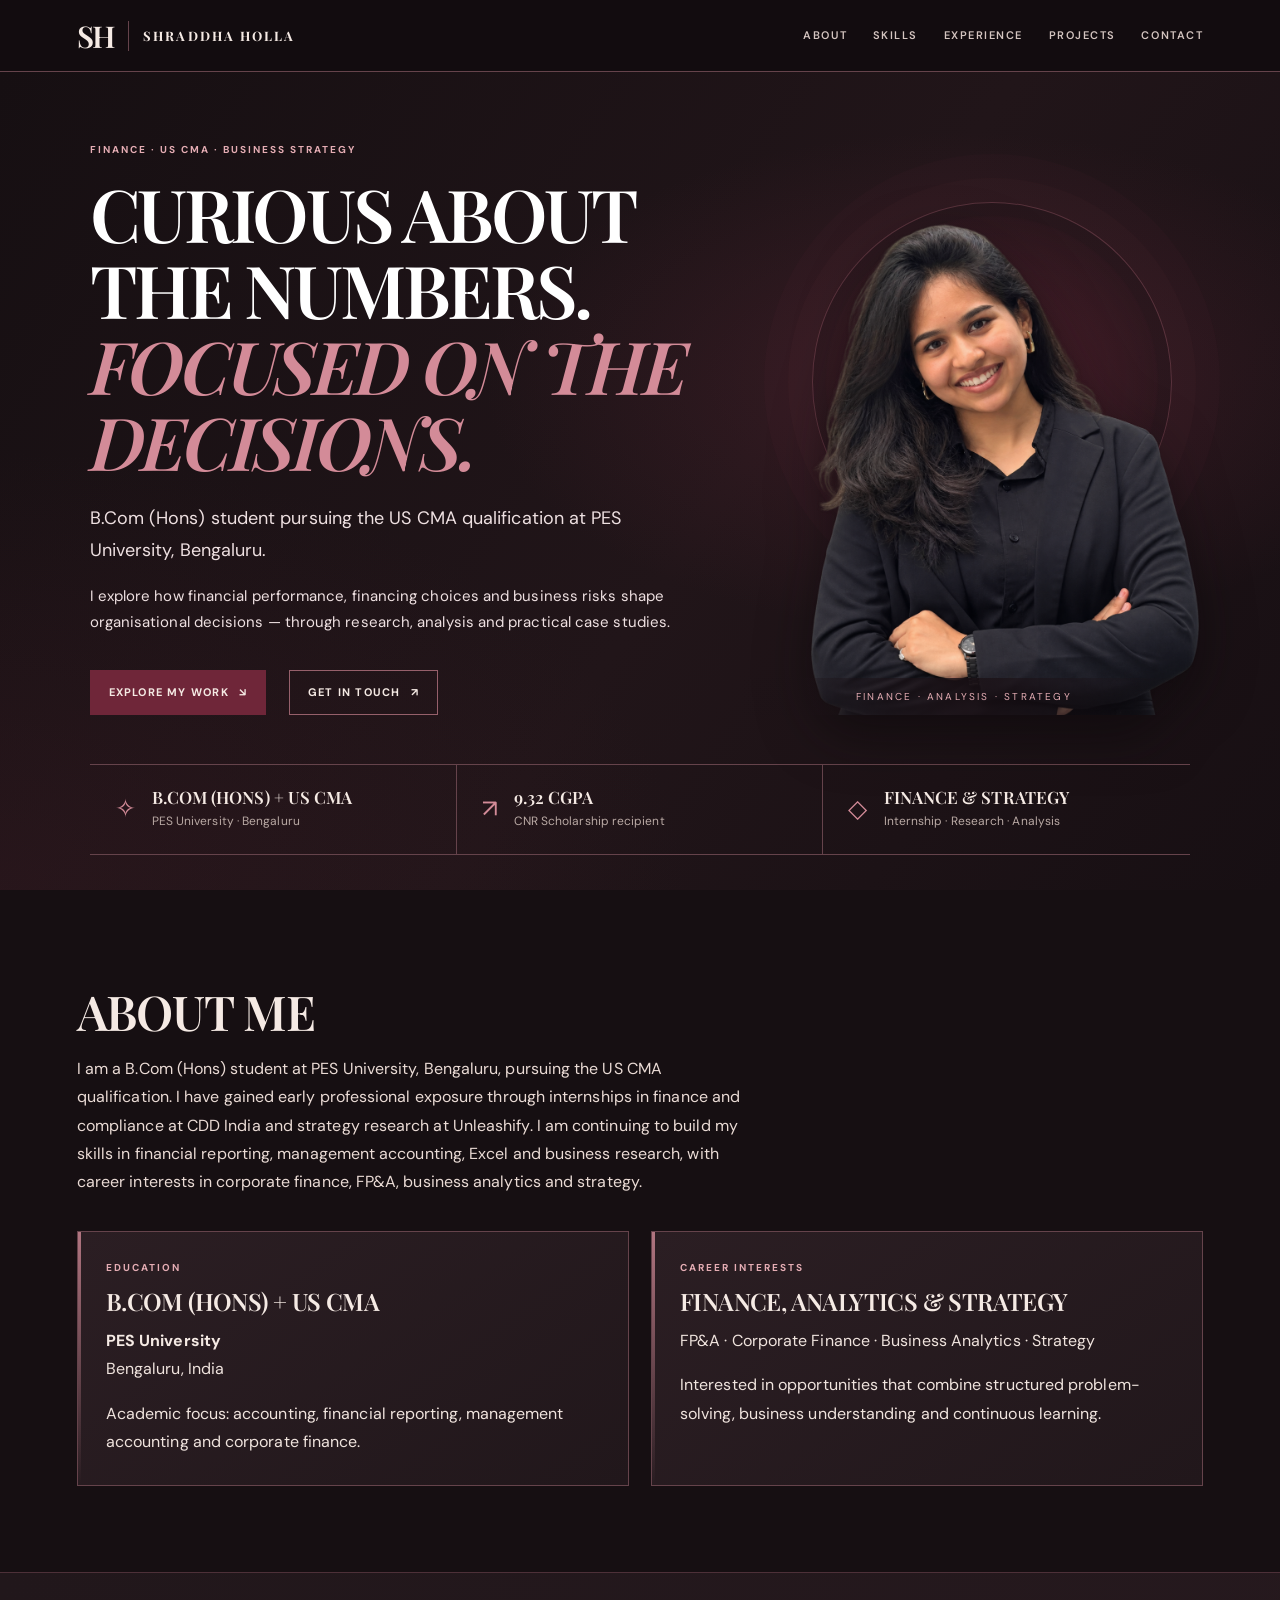
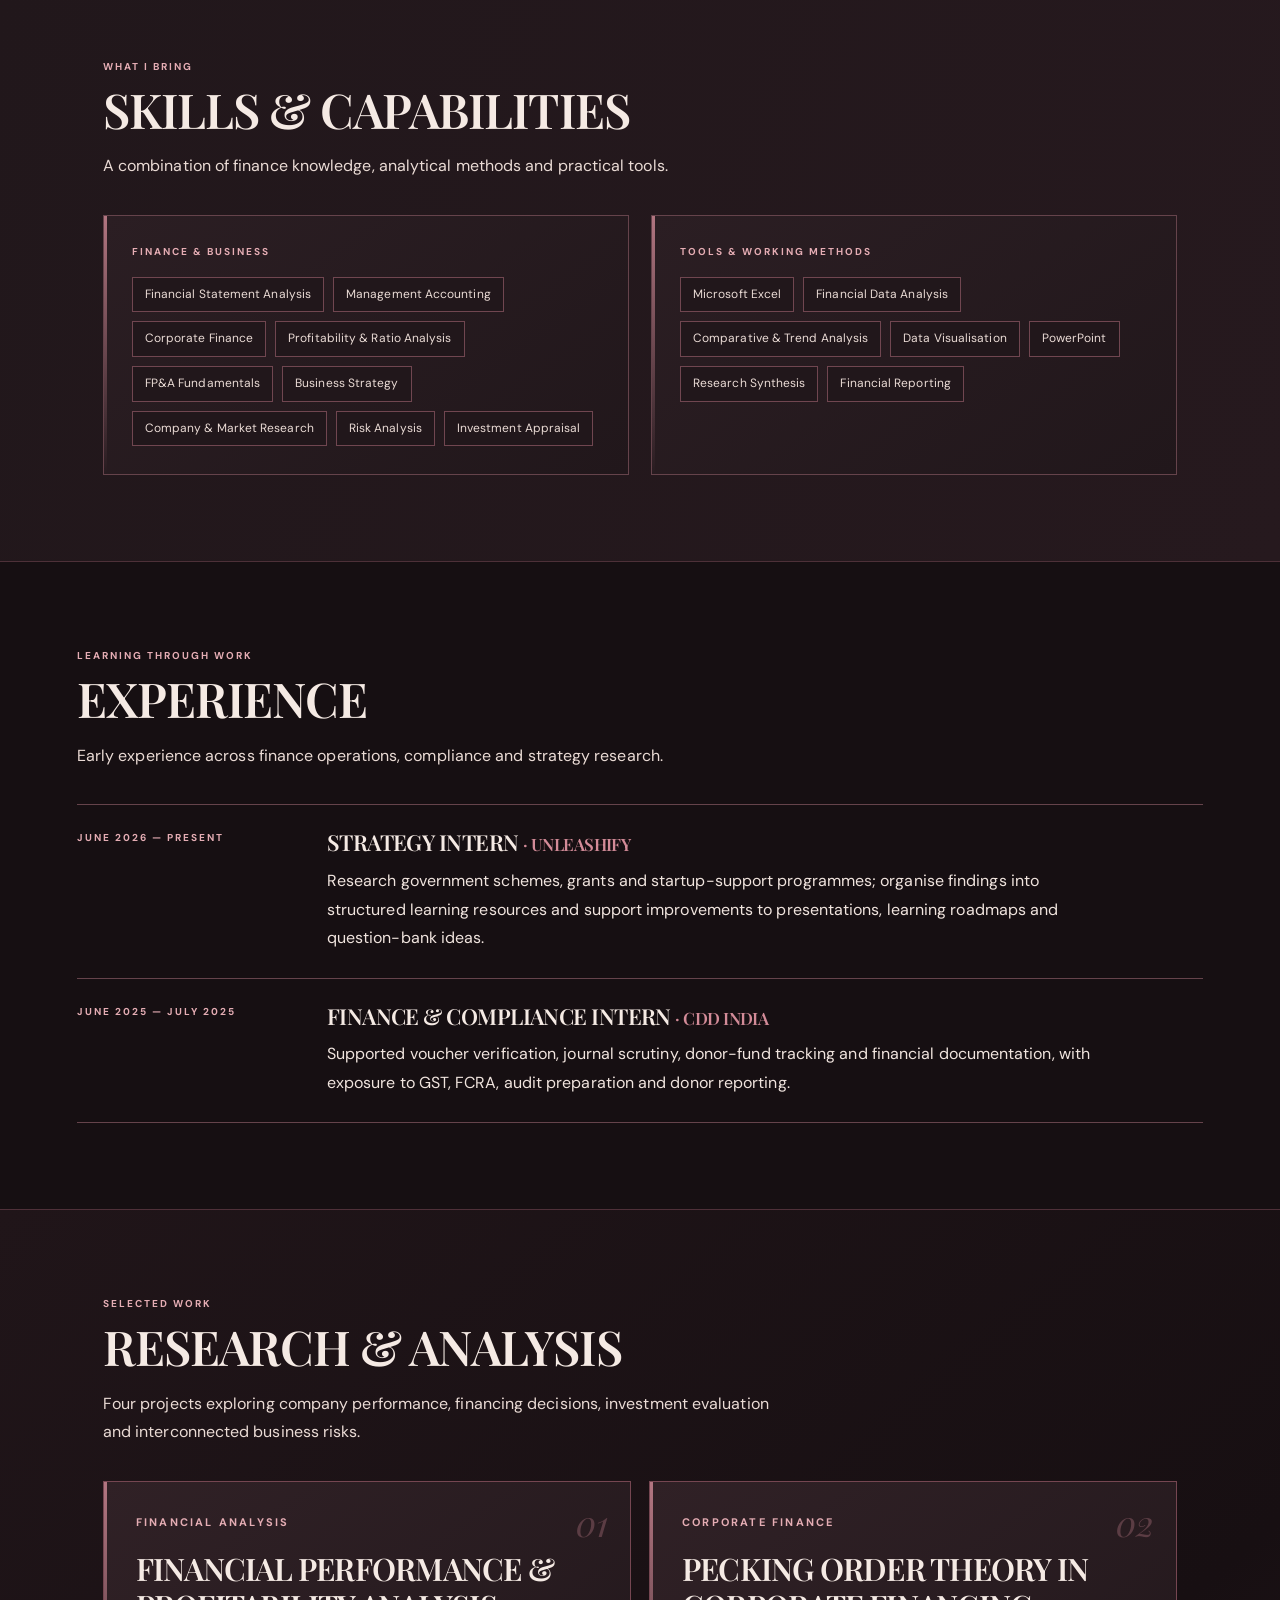
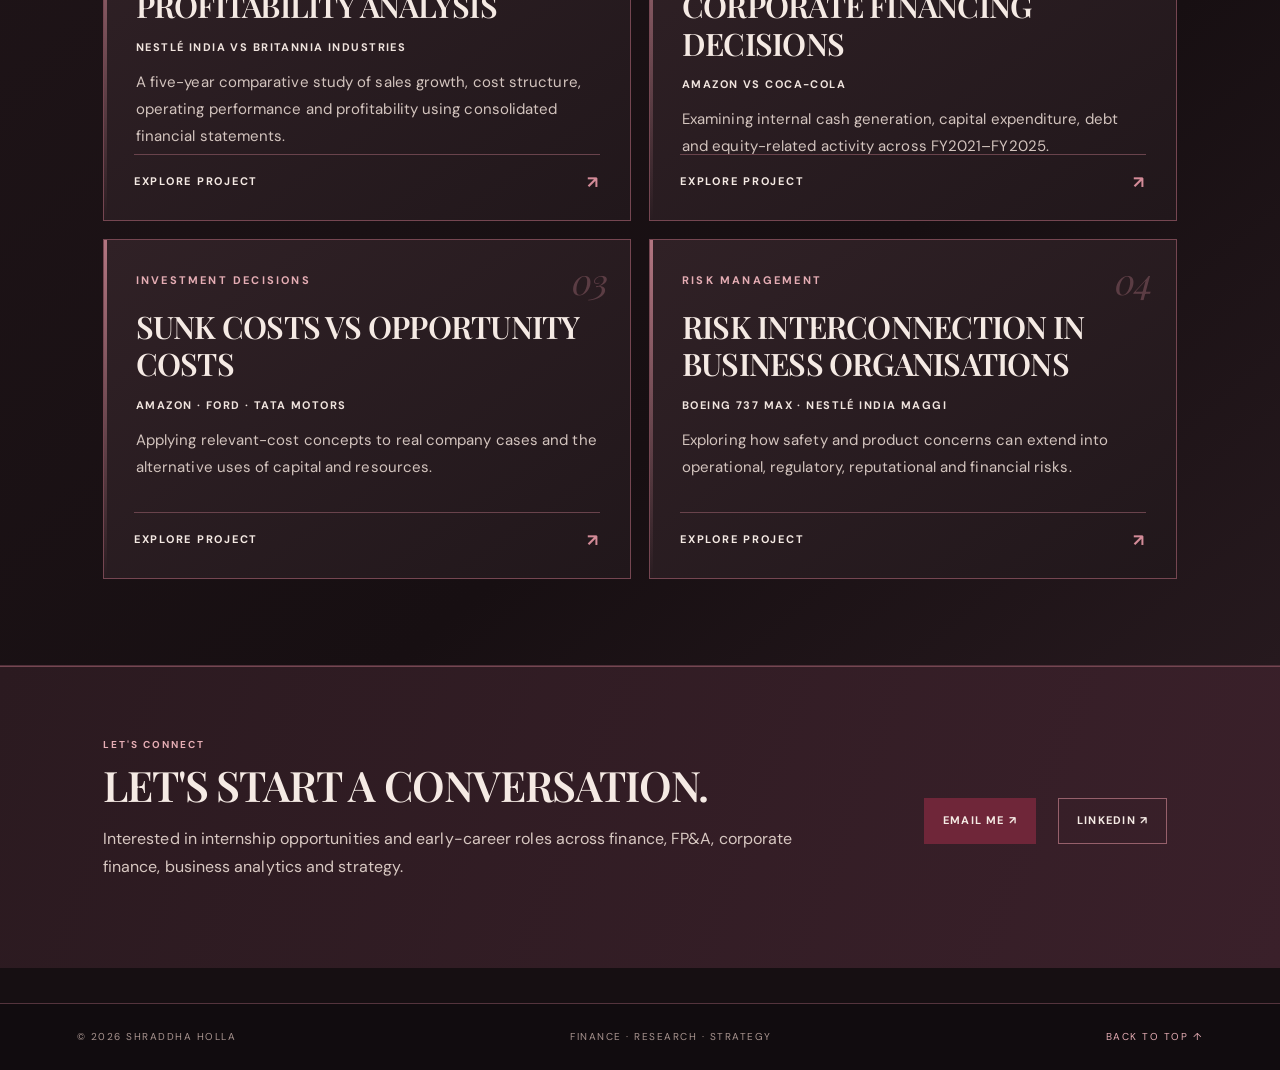
==== commit 71e0066d: "Remove credentials section from portfolio homepage" ====
--- a/index.html
+++ b/index.html
@@ -12,7 +12,7 @@
 <header class="site-header">
  <a class="brand" href="#home"><span class="brand-mark">SH</span><span>SHRADDHA HOLLA</span></a>
  <nav class="nav" aria-label="Main navigation">
-  <a href="#about">ABOUT</a><a href="#skills">SKILLS</a><a href="#experience">EXPERIENCE</a><a href="#projects">PROJECTS</a><a href="#credentials">CREDENTIALS</a><a href="#contact">CONTACT</a>
+  <a href="#about">ABOUT</a><a href="#skills">SKILLS</a><a href="#experience">EXPERIENCE</a><a href="#projects">PROJECTS</a><a href="#contact">CONTACT</a>
  </nav>
 </header>
 <main>
@@ -74,17 +74,6 @@
  </div>
 </section>
 
-<section class="section wrap" id="credentials">
- <div class="section-heading"><div class="eyebrow">ACADEMIC RECOGNITION &amp; PROFESSIONAL LEARNING</div><h2>CREDENTIALS &amp; RECOGNITION</h2><p>Selected achievements and completed programmes, with supporting certificate evidence.</p></div>
- <div class="credential-grid proof-grid">
-  <article class="content-card credential-proof"><div class="card-kicker">INTERNSHIP · CDD INDIA</div><h3>FINANCE &amp; ACCOUNTS INTERNSHIP</h3><p>Completed 1 June–11 July 2025. Worked with the Finance and Accounts Department on accounting tasks, budget sheets, financial documentation, internal-audit activities and financial-data analysis.</p><a class="proof-link" href="assets/certificate-cdd.webp" target="_blank" rel="noopener"><span>VIEW CERTIFICATE ↗</span></a></article>
-  <article class="content-card credential-proof"><div class="card-kicker">ACADEMIC RECOGNITION · PES UNIVERSITY</div><h3>PROF. C. N. R. RAO MERIT SCHOLARSHIP</h3><p>Merit award certificates for Semesters I, II and III. The certificates recognise performance within the top 25% SGPA in the department; recorded SGPAs: 8.79, 9.13 and 9.54.</p><a class="proof-link" href="assets/certificate-cnr-scholarships.webp" target="_blank" rel="noopener"><span>VIEW CERTIFICATES ↗</span></a></article>
-  <article class="content-card credential-proof"><div class="card-kicker">FINANCIAL REPORTING · DELOITTE</div><h3>CONCEPTUAL FRAMEWORK FOR FINANCIAL REPORTING</h3><p>Completed the Deloitte e-learning course on 16 October 2026, with a score of 93.75%.</p><a class="proof-link" href="assets/certificate-deloitte-cffr.webp" target="_blank" rel="noopener"><span>VIEW CERTIFICATE ↗</span></a></article>
-  <article class="content-card credential-proof"><div class="card-kicker">STARTUP &amp; STRATEGY · PESU I/O</div><h3>SCALER | STARTUP IDEA TO PRE-SEED</h3><p>Completed a four-week programme in October–November 2025 covering strategic thinking, investor relations, growth and scaling, innovation and risk management.</p><a class="proof-link" href="assets/certificate-scaler.webp" target="_blank" rel="noopener"><span>VIEW CERTIFICATE ↗</span></a></article>
-  <article class="content-card credential-proof"><div class="card-kicker">CASE COMPETITION · ACCA</div><h3>ACCA CASEMASTERS 2025</h3><p>Participant as a member of Team The Finance Fort. The certificate recognises participation and teamwork in the 2025 case challenge.</p><a class="proof-link" href="assets/certificate-acca-casemasters.webp" target="_blank" rel="noopener"><span>VIEW CERTIFICATE ↗</span></a></article>
- </div>
-</section>
-
 <section class="contact-section" id="contact"><div class="wrap contact-inner"><div><div class="eyebrow">LET'S CONNECT</div><h2>LET'S START A CONVERSATION.</h2><p>Interested in internship opportunities and early-career roles across finance, FP&amp;A, corporate finance, business analytics and strategy.</p></div><div class="contact-actions"><a class="btn primary" href="mailto:shraddhaholla09@gmail.com">EMAIL ME ↗</a><a class="btn outline" href="https://www.linkedin.com/in/shraddhaholla" target="_blank" rel="noopener">LINKEDIN ↗</a></div></div></section>
 </main>
 <footer class="footer"><span>© 2026 SHRADDHA HOLLA</span><span>FINANCE · RESEARCH · STRATEGY</span><a href="#home">BACK TO TOP ↑</a></footer>
--- a/style.css
+++ b/style.css
@@ -226,3 +226,9 @@
 .panel .data-visual svg .axis{fill:#e0c9c5!important;font-size:11px!important}
 .panel .visual-note{color:#e7d4cf!important}
 @media(max-width:760px){.credential-grid.proof-grid{grid-template-columns:1fr}.proof-link img{height:230px}.panel .data-visual{padding:12px}.panel .data-visual svg{min-height:190px}}
+
+
+/* Final: keep credentials clean; open evidence only when requested */
+.credential-proof .proof-link{display:inline-flex;align-self:flex-start;flex-direction:row;align-items:center;gap:8px;margin-top:16px;padding:12px 0 0;border-top:1px solid #80505b;color:#f4b9c3!important;font-size:11px;font-weight:700;letter-spacing:.16em;text-decoration:none!important}
+.credential-proof .proof-link:hover span{text-decoration:underline;text-underline-offset:4px}
+.credential-proof .proof-link img{display:none!important}
